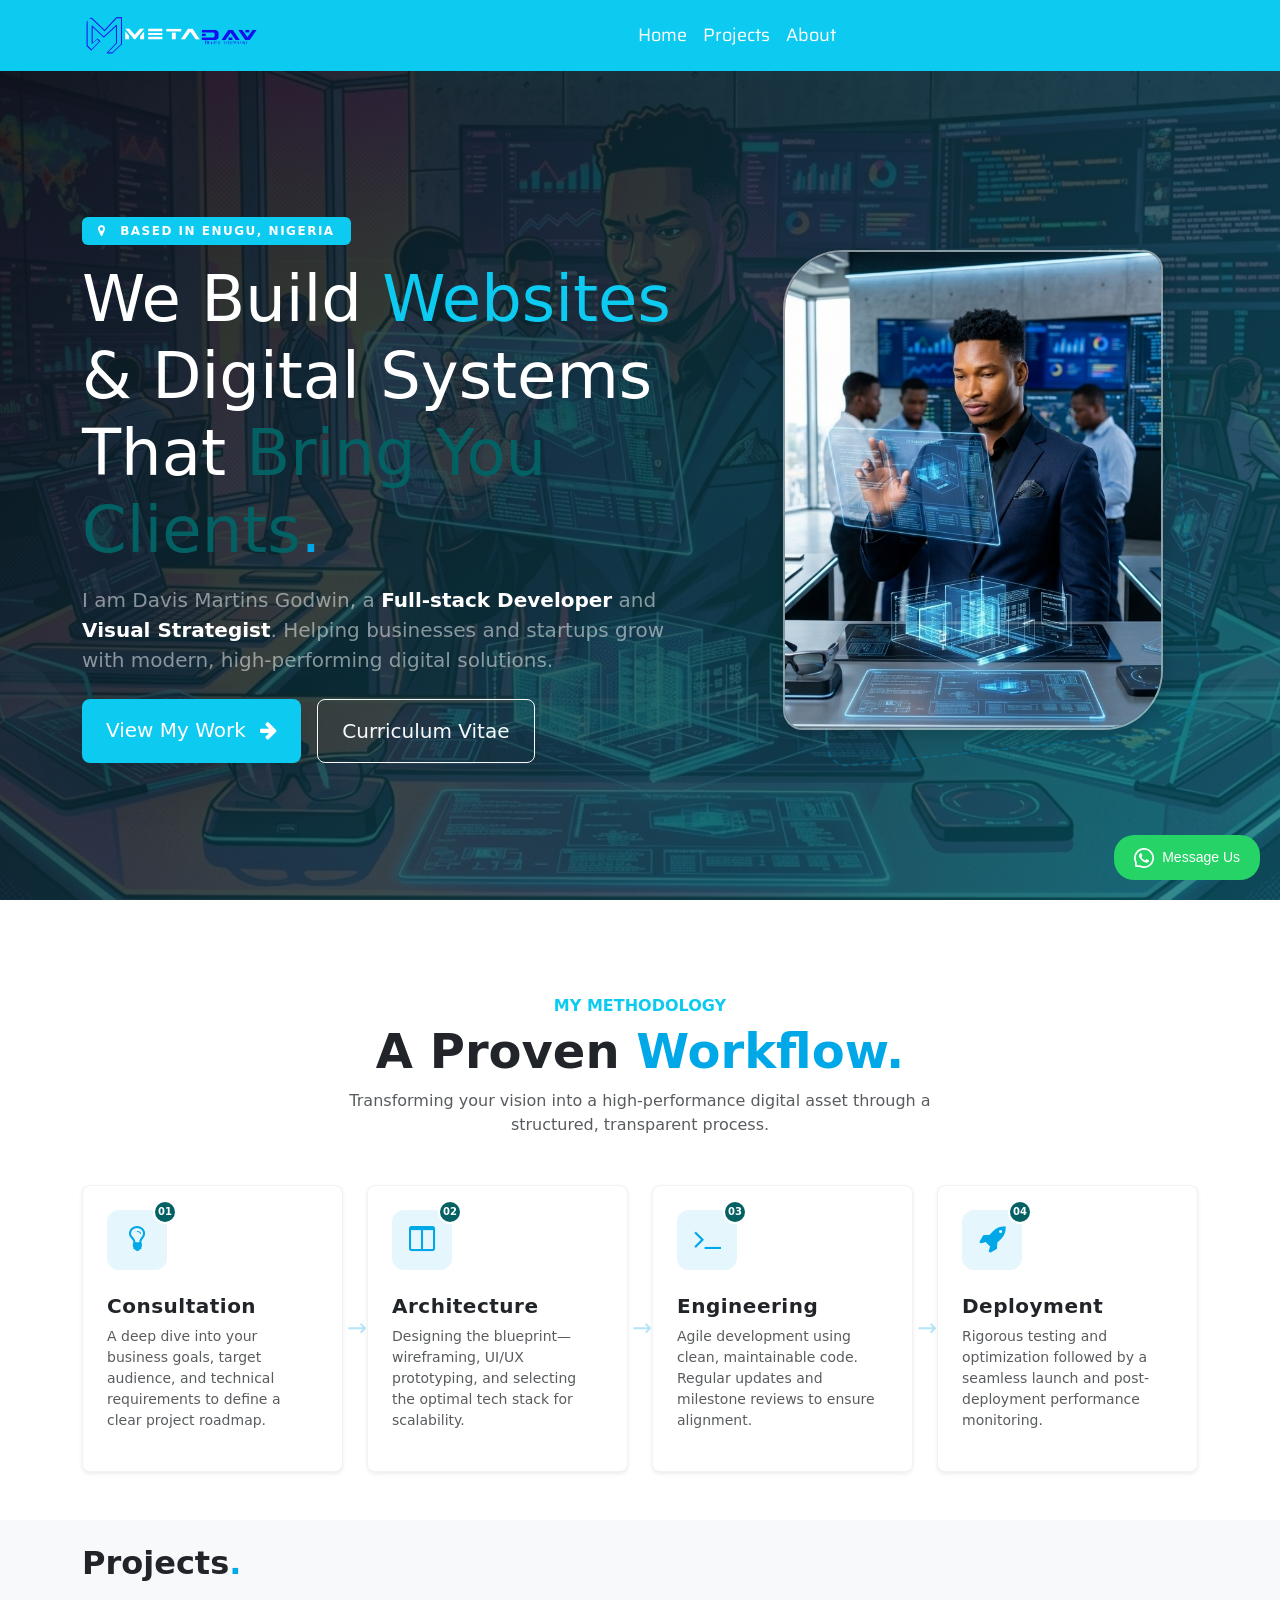
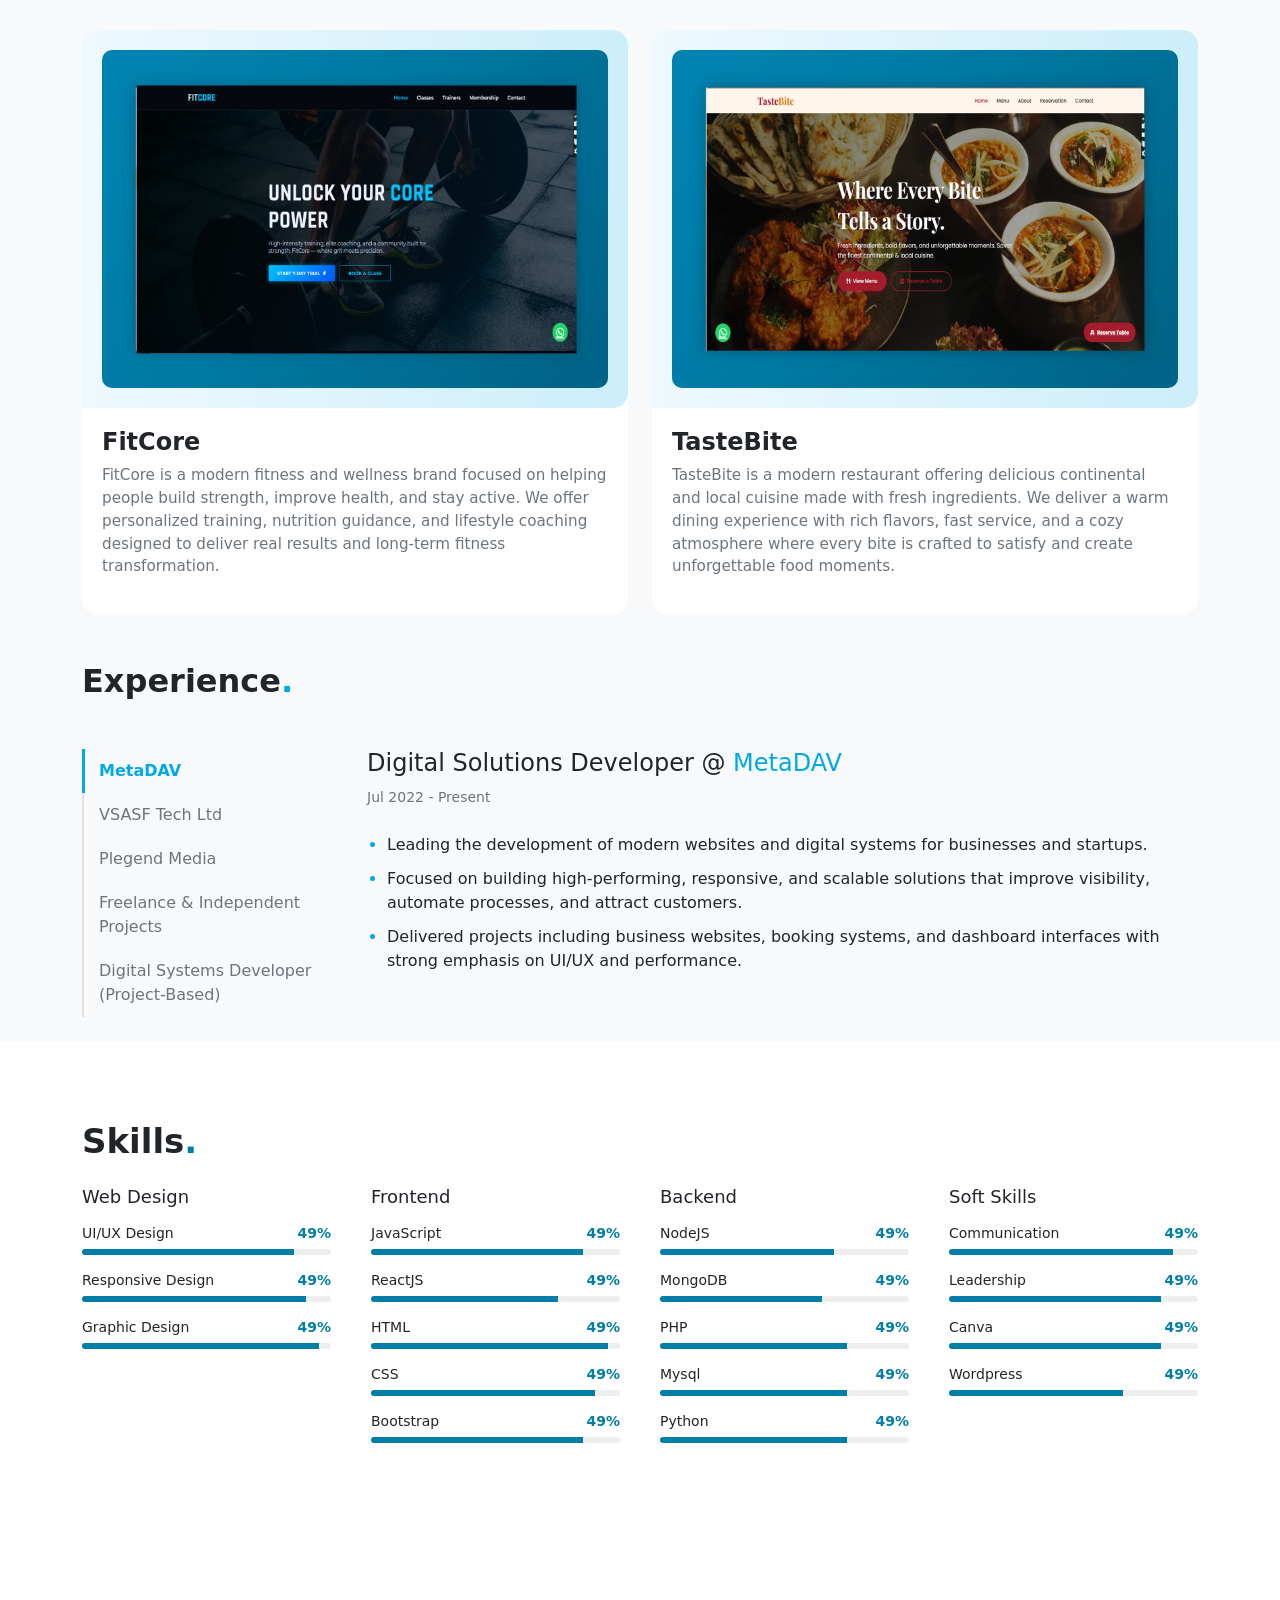
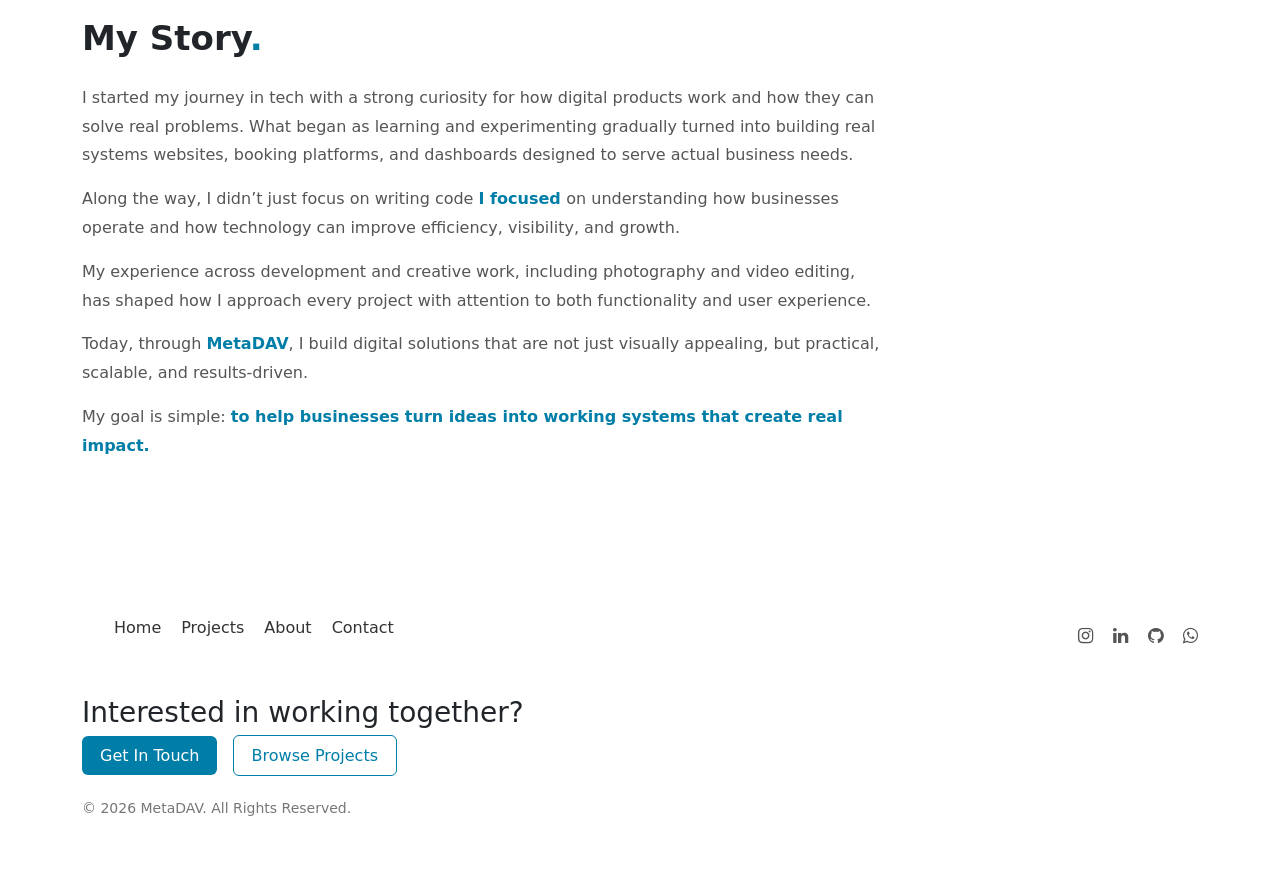
==== index.html @ b10f7bc8 "added new files" ====
<!DOCTYPE html>
<html lang="en">
<head>
    <meta charset="UTF-8">
    <meta name="viewport" content="width=device-width, initial-scale=1.0">
    <meta name="description" content="Explore the portfolio of [Name], a Frontend Developer specializing in React, Node.js, and modern CSS. View projects featuring responsive design and high-performance web apps in Enugu city">
    <meta name="keywords" content="ICT training center, ict consultant in enugu, website tutor in trans-ekulu, top IT skill in 2025, most paid ICT skill in Nigeria, best ict academy in enugu, soft enginner in Nigeria">
    <link rel="canonical" href="https://www.metadav.com/index.html">
    <link rel="icon" type="image/png" href="assets/images/metafavicon.png">
    <link rel="stylesheet" href="css/style.css" type="text/css">
    <link rel="stylesheet" href="https://cdnjs.cloudflare.com/ajax/libs/font-awesome/4.7.0/css/font-awesome.min.css">
    <link rel="preconnect" href="https://fonts.googleapis.com">
    <link rel="preconnect" href="https://fonts.gstatic.com" crossorigin>
    <link href="https://fonts.googleapis.com/css2?family=Atkinson+Hyperlegible+Mono:ital,wght@0,200..800;1,200..800&family=Manrope:wght@200..800&family=Miranda+Sans:ital,wght@0,400..700;1,400..700&family=Montserrat:ital,wght@0,100..900;1,100..900&family=Saira:ital,wght@0,100..900;1,100..900&family=Wix+Madefor+Display:wght@400..800&display=swap" rel="stylesheet">
    <link href="https://cdn.jsdelivr.net/npm/bootstrap@5.0.2/dist/css/bootstrap.min.css" rel="stylesheet" integrity="sha384-EVSTQN3/azprG1Anm3QDgpJLIm9Nao0Yz1ztcQTwFspd3yD65VohhpuuCOmLASjC" crossorigin="anonymous">
    <title>Metadav | Home</title>
</head>
<body>
    <header id="header">
      <nav class="navbar navbar-expand-lg navbar-light bg-info fixed-top">
  <div class="container">
    <a class="navbar-brand" href="#">
        <img src="assets/images/metadav logo copy.png" alt="logo" class="metalogo">
    </a>
    <button class="navbar-toggler" type="button" data-bs-toggle="collapse" data-bs-target="#navbarNavAltMarkup" aria-controls="navbarNavAltMarkup" aria-expanded="false" aria-label="Toggle navigation">
      <span class="navbar-toggler-icon"></span>
    </button>
    <div class="collapse navbar-collapse justify-content-center" id="navbarNavAltMarkup">
      <div class="navbar-nav">
        <a class="nav-link active text-white" aria-current="page" href="index.html">Home</a>
        <a class="nav-link text-white" href="projects.html">Projects</a>
        <a class="nav-link text-white" href="about.html">About</a>
      </div>
    </div>
  </div>
</nav>
    </header><!--header ends-->
    <!--hero section begins-->
<section class="hero-section container-fluid d-flex align-items-center position-relative overflow-hidden">
    
    <div class="video-background">
        <video autoplay muted loop playsinline poster="assets/images/hero bg 2.png" class="video-content">
            <source src="assets/videos/hero bg video 2.mp4" type="video/mp4">
            Your browser does not support the video tag.
        </video>
        <div class="video-overlay"></div>
    </div>

    <div class="container position-relative z-index-2">
        <div class="row align-items-center">
            
            <div class="col-lg-7 py-5">
                <div class="badge bg-info mb-3 py-2 px-3 text-uppercase fw-bold ls-1">
                    <i class="fa fa-map-marker me-2"></i> Based in Enugu, Nigeria
                </div>
                <h1 class="display-3 fw-800 mb-3 text-white">
                    We Build <span class="text-info">Websites</span> & Digital Systems That <span class="front">Bring You Clients</span><span class="dot">.</span>
                </h1>
                <p class="lead text-white-50 mb-4 pe-lg-5">
                    I am Davis Martins Godwin, a <span class="fw-bold text-white">Full-stack Developer</span> and <span class="fw-bold text-white">Visual Strategist</span>. Helping businesses and startups grow with modern, high-performing digital solutions.
                </p>
                
                <div class="d-flex flex-wrap gap-3">
                    <a href="projects.html" class="btn btn-info btn-lg px-4 py-3 shadow-lg border-0 text-white">
                        View My Work <i class="fa fa-arrow-right ms-2"></i>
                    </a>
                    <a href="assets/docs/davis cv.pdf.pdf" class="btn btn-outline-light btn-lg px-4 py-3">
                        Curriculum Vitae
                    </a>
                </div>
            </div>

            <div class="col-lg-5 position-relative text-center d-none d-lg-block">
                <div class="hero-image-container">
                    <div class="hero-shape-bg opacity-25"></div>
                    <img src="assets/images/hero bg.png" alt="Davis" class="main-hero-img shadow">
                </div>
            </div>

        </div>
    </div>
</section><!--hero section ends-->

    <section class="container py-5 mt-5">
    <div class="text-center mb-5">
        <h6 class="text-uppercase fw-bold text-info mb-2">My Methodology</h6>
        <h2 class="fw-bold display-5">A Proven <span class="end">Workflow</span><span class="dot">.</span></h2>
        <p class="text-muted mx-auto" style="max-width: 600px;">Transforming your vision into a high-performance digital asset through a structured, transparent process.</p>
    </div>

    <div class="row g-4 process-wrapper">
        <div class="col-md-6 col-lg-3">
            <div class="process-step h-100 p-4 shadow-sm bg-white rounded-3">
                <div class="process-icon-box mb-4">
                    <i class="fa fa-lightbulb-o"></i>
                    <span class="step-count">01</span>
                </div>
                <h5 class="fw-bold">Consultation</h5>
                <p class="small text-muted">A deep dive into your business goals, target audience, and technical requirements to define a clear project roadmap.</p>
            </div>
        </div>

        <div class="col-md-6 col-lg-3">
            <div class="process-step h-100 p-4 shadow-sm bg-white rounded-3">
                <div class="process-icon-box mb-4">
                    <i class="fa fa-columns"></i>
                    <span class="step-count">02</span>
                </div>
                <h5 class="fw-bold">Architecture</h5>
                <p class="small text-muted">Designing the blueprint—wireframing, UI/UX prototyping, and selecting the optimal tech stack for scalability.</p>
            </div>
        </div>

        <div class="col-md-6 col-lg-3">
            <div class="process-step h-100 p-4 shadow-sm bg-white rounded-3">
                <div class="process-icon-box mb-4">
                    <i class="fa fa-terminal"></i>
                    <span class="step-count">03</span>
                </div>
                <h5 class="fw-bold">Engineering</h5>
                <p class="small text-muted">Agile development using clean, maintainable code. Regular updates and milestone reviews to ensure alignment.</p>
            </div>
        </div>

        <div class="col-md-6 col-lg-3">
            <div class="process-step h-100 p-4 shadow-sm bg-white rounded-3">
                <div class="process-icon-box mb-4">
                    <i class="fa fa-rocket"></i>
                    <span class="step-count">04</span>
                </div>
                <h5 class="fw-bold">Deployment</h5>
                <p class="small text-muted">Rigorous testing and optimization followed by a seamless launch and post-deployment performance monitoring.</p>
            </div>
        </div>
    </div>
</section>

    <!--projects section begins-->
    <section class="container-fluid project bg-light">
        <div class="container py-4 porj">
            <h2 class="fw-bold mb-5">
                Projects<span class="dot">.</span>
            </h2>
            <div class="row g-4">
               
                <div class="col-md-6">
                   <div class="project-card">
                       <div class="project-img">
                         <img src="assets/images/fit1.jpg" class="img-fluid" alt="Project Image">
                       </div>
                       <div class="project-content">
                         <h5>FitCore</h5>
                         <p>
                            FitCore is a modern fitness and wellness brand focused on helping people build strength, improve health, and stay active. We offer personalized training, nutrition guidance, and lifestyle coaching designed to deliver real results and long-term fitness transformation. 
                         </p>
                       </div>
                   </div>
                </div>

                <div class="col-md-6">
                    <div class="project-card">
                        <div class="project-img">
                            <img src="assets/images/taste1.jpg" class="img-fluid" alt="Project Image">
                        </div>
                        <div>
                            <div class="project-content">
                            <h5>TasteBite</h5>
                            <p>
                               TasteBite is a modern restaurant offering delicious continental and local cuisine made with fresh ingredients. We deliver a warm dining experience with rich flavors, fast service, and a cozy atmosphere where every bite is crafted to satisfy and create unforgettable food moments. 
                            </p>
                            </div>
                        </div>
                    </div>
                </div>
            </div>
        </div>
    </section>
    
    <!--Experience Section-->
    <section class="container-fluid experience bg-light">
       <div class="container py-4 expe">
            <h2 class="fw-bold mb-5">
                Experience<span class="dot">.</span>
            </h2>
              <div class="row">

    <!-- LEFT -->
    <div class="col-md-3">
        <ul class="company-list">
            <li class="active" data-target="MetaDAV">MetaDAV</li>
            <li data-target="VSASF Tech Ltd">VSASF Tech Ltd</li>
            <li data-target="Plegend Media">Plegend Media</li>
            <li data-target="Freelance & Independent Projects">Freelance & Independent Projects</li>
            <li data-target="Digital Systems Developer (Project-Based)">Digital Systems Developer (Project-Based)</li>
        </ul>
    </div>

    <!-- RIGHT -->
    <div class="col-md-9">

        <div class="experience-content active" id="MetaDAV">
            <h4>Digital Solutions Developer @ <span class="brand">MetaDAV</span></h4>
            <small>Jul 2022 - Present</small>
            <ul class="mt-4">
                <li>Leading the development of modern websites and digital systems for businesses and startups.</li>
                <li>Focused on building high-performing, responsive, and scalable solutions that improve visibility, automate processes, and attract customers.</li>
                <li>Delivered projects including business websites, booking systems, and dashboard interfaces with strong emphasis on UI/UX and performance.</li>
            </ul>
        </div>

        <div class="experience-content" id="VSASF Tech Ltd">
            <h4>Frontend Developer @ <span class="brand">VSASF Tech Ltd</span></h4>
            <small>Jun 2025 - Present</small>
            <ul class="mt-4">
                <li>Worked as a frontend developer contributing to the design and development of user interfaces for web applications.</li>
                <li>Focused on building responsive layouts, improving user experience, and ensuring clean, maintainable code.</li>
                <li>Collaborated on real-world projects, translating design concepts into functional digital products.</li>
            </ul>
        </div>

        <div class="experience-content" id="Plegend Media">
            <h4>Photographer & Video Editor @ <span class="brand">Plegend Media</span></h4>
            <small>Sept 2019 - Feb 2020</small>
            <ul class="mt-4">
                <li>Produced high-quality visual content including photography and video projects.</li>
                <li>Handled shooting, editing, and post-production using industry-standard tools.</li>
                <li>Developed strong visual storytelling skills, contributing to brand presentation and audience engagement.</li>
            </ul>
        </div>

        <div class="experience-content" id="Freelance & Independent Projects">
            <h4>Developer @ <span class="brand">Freelance & Independent Projects</span></h4>
            <small>On-going</small>
            <ul class="mt-4">
                <li>Designed and developed independent projects to solve real-world problems and strengthen technical expertise.</li>
                <li>Built systems such as appointment booking platforms, dashboards, and responsive web interfaces.</li>
                <li>Focused on practical solutions, performance, and user-centered design.</li>
            </ul>
        </div>

        <div class="experience-content" id="Digital Systems Developer (Project-Based)">
            <h4>Developer @ <span class="brand">Digital Systems Developer (Project-Based)</span></h4>
            <small>Jan 2023 - Present</small>
            <ul class="mt-4">
                <li>Designed and developed custom digital systems tailored to business needs, including booking platforms and administrative dashboards</li>
                <li>Focused on solving operational challenges by creating structured, user-friendly, and efficient solutions.</li>
                <li>Worked closely with project requirements to translate ideas into functional systems that improve workflow and productivity.</li>
            </ul>
        </div>
    </div>
</div>
</div>
</div>
</section><!--Experience section ends-->
<section class="skills" id="skills">
  <div class="container">

    <h2 class="section-title">Skills<span>.</span></h2>

    <div class="skills-grid">

      <!-- Web Design -->
      <div class="skill-column">
        <h3>Web Design</h3>

        <div class="skill-item">
          <div class="skill-top">
            <span>UI/UX Design</span>
            <span class="percent" data-target="85">0%</span>
          </div>
          <div class="bar"><span></span></div>
        </div>

        <div class="skill-item">
          <div class="skill-top">
            <span>Responsive Design</span>
            <span class="percent" data-target="90">0%</span>
          </div>
          <div class="bar"><span></span></div>
        </div>

        <div class="skill-item">
          <div class="skill-top">
            <span>Graphic Design</span>
            <span class="percent" data-target="95">0%</span>
          </div>
          <div class="bar"><span></span></div>
        </div>

      </div>

      <!-- Frontend -->
      <div class="skill-column">
        <h3>Frontend</h3>

        <div class="skill-item">
          <div class="skill-top">
            <span>JavaScript</span>
            <span class="percent" data-target="85">0%</span>
          </div>
          <div class="bar"><span></span></div>
        </div>

        <div class="skill-item">
          <div class="skill-top">
            <span>ReactJS</span>
            <span class="percent" data-target="75">0%</span>
          </div>
          <div class="bar"><span></span></div>
        </div>

        <div class="skill-item">
          <div class="skill-top">
            <span>HTML</span>
            <span class="percent" data-target="95">0%</span>
          </div>
          <div class="bar"><span></span></div>
        </div>

        <div class="skill-item">
          <div class="skill-top">
            <span>CSS</span>
            <span class="percent" data-target="90">0%</span>
          </div>
          <div class="bar"><span></span></div>
        </div>

        <div class="skill-item">
          <div class="skill-top">
            <span>Bootstrap</span>
            <span class="percent" data-target="85">0%</span>
          </div>
          <div class="bar"><span></span></div>
        </div>

      </div>

      <!-- Backend -->
      <div class="skill-column">
        <h3>Backend</h3>

        <div class="skill-item">
          <div class="skill-top">
            <span>NodeJS</span>
            <span class="percent" data-target="70">0%</span>
          </div>
          <div class="bar"><span></span></div>
        </div>

        <div class="skill-item">
          <div class="skill-top">
            <span>MongoDB</span>
            <span class="percent" data-target="65">0%</span>
          </div>
          <div class="bar"><span></span></div>
        </div>

        <div class="skill-item">
          <div class="skill-top">
            <span>PHP</span>
            <span class="percent" data-target="75">0%</span>
          </div>
          <div class="bar"><span></span></div>
        </div>

        <div class="skill-item">
          <div class="skill-top">
            <span>Mysql</span>
            <span class="percent" data-target="75">0%</span>
          </div>
          <div class="bar"><span></span></div>
        </div>

        <div class="skill-item">
          <div class="skill-top">
            <span>Python</span>
            <span class="percent" data-target="75">0%</span>
          </div>
          <div class="bar"><span></span></div>
        </div>

      </div>

      <!-- Others & Tool -->
      <div class="skill-column">
        <h3>Soft Skills</h3>

        <div class="skill-item">
          <div class="skill-top">
            <span>Communication</span>
            <span class="percent" data-target="90">0%</span>
          </div>
          <div class="bar"><span></span></div>
        </div>

        <div class="skill-item">
          <div class="skill-top">
            <span>Leadership</span>
            <span class="percent" data-target="85">0%</span>
          </div>
          <div class="bar"><span></span></div>
        </div>

        <div class="skill-item">
          <div class="skill-top">
            <span>Canva</span>
            <span class="percent" data-target="85">0%</span>
          </div>
          <div class="bar"><span></span></div>
        </div>

        <div class="skill-item">
          <div class="skill-top">
            <span>Wordpress</span>
            <span class="percent" data-target="70">0%</span>
          </div>
          <div class="bar"><span></span></div>
        </div>

      </div>

    </div>
  </div>
</section><!--Skills section ends-->
<!--my story seection begins-->
<section class="story" id="about">
  <div class="container">

    <h2 class="section-title">My Story<span>.</span></h2>

    <p>
      I started my journey in tech with a strong curiosity for how digital products work and how they can solve real problems. What began as learning and experimenting gradually turned into building real systems websites, booking platforms, and dashboards designed to serve actual business needs.
    </p>

    <p>
      Along the way, I didn’t just focus on writing code <span class="highlight">I focused </span>on understanding how businesses operate and how technology can improve efficiency, visibility, and growth.
    </p>

    <p>
      My experience across development and creative work, including photography and video editing, has shaped how I approach every project with attention to both functionality and user experience.
    </p>

    <p>
      Today, through <span class="highlight">MetaDAV</span>, I build digital solutions that are not just visually appealing, but practical, scalable, and results-driven.
    </p>

    <p>
      My goal is simple: <span class="highlight">to help businesses turn ideas into working systems that create real impact.</span>
    </p>

  </div>
</section>
<footer class="footer">
  <div class="container">

    <!-- Navigation -->
    <div class="footer-top">
      <ul class="footer-links">
        <li><a href="index.html">Home</a></li>
        <li><a href="projects.html">Projects</a></li>
        <li><a href="about.html">About</a></li>
        <li><a href="contact.html">Contact</a></li>
      </ul>

      <!-- Socials -->
      <div class="socials">
        <a href="https://www.instagram.com/official_metadav?utm_source=qr"><i class="fa fa-instagram"></i></a>
        <a href="https://www.linkedin.com/in/davis-martins-godwin-a3ab22393"><i class="fa fa-linkedin"></i></a>
        <a href="https://github.com/davisgodwin"><i class="fa fa-github"></i></a>
        <a href="https://wa.me/2347079219602"><i class="fa fa-whatsapp"></i></a>
      </div>
    </div>

    <!-- CTA -->
    <div class="footer-cta">
      <h3>Interested in working together?</h3>

      <div class="buttons">
        <a href="#contact" class="btn-primary">Get In Touch</a>
        <a href="projects.html" class="btn-outline">Browse Projects</a>
      </div>
    </div>

    <!-- Bottom -->
    <div class="footer-bottom">
      <p>© 2026 MetaDAV. All Rights Reserved.</p>
    </div>

  </div>
</footer>

<script>
(function(){
  if(window.ChatWidget_wa) return;
  
  var config = {
    number: "07079219602",
    message: "Hi 👋 Need a website or app? Let\'s build something great.",
    color: "#25D366",
    channel: "wa",
    boxShadow: "none",
    text: "Message Us",
    theme: "light",
    position: "right",
    mb: "20px",
    mx: "20px",
    radius: "20px"
  };
  
  function createWidget() {
    var widget = document.createElement('div');
    widget.id = 'chat-widget-wa';
    widget.style.cssText = 'position:fixed;' + config.position + ':' + config.mx + ';bottom:' + config.mb + ';z-index:999999;cursor:pointer';
    
    var shadowCss = config.boxShadow === 'none' ? '' : 
      config.boxShadow === 'low' ? 'box-shadow:0 1px 3px rgba(0,0,0,0.12);' :
      config.boxShadow === 'medium' ? 'box-shadow:0 4px 6px rgba(0,0,0,0.15);' :
      'box-shadow:0 10px 25px rgba(0,0,0,0.2);';
    
    var textColor = config.theme === 'dark' ? '#000000' : '#ffffff';
    
    widget.innerHTML = '<div style="background-color:' + config.color + ';color:' + textColor + ';padding:12px 20px;border-radius:' + config.radius + ';display:flex;align-items:center;gap:8px;font-family:-apple-system,BlinkMacSystemFont,Segoe UI,Roboto,sans-serif;font-size:14px;font-weight:500;text-decoration:none;transition:all 0.3s ease;' + shadowCss + '" onmouseover="this.style.transform=\'scale(1.05)\'" onmouseout="this.style.transform=\'scale(1)\';"><svg width=\"20\" height=\"20\" viewBox=\"0 0 25 25\" fill=\"currentColor\"><path d=\"M18.1225 14.9458C17.8183 14.7895 16.3033 14.0473 16.0215 13.9469C15.7397 13.8409 15.5332 13.7907 15.3295 14.1032C15.123 14.4129 14.5371 15.102 14.3529 15.3113C14.1744 15.5178 13.993 15.5429 13.6889 15.3894C11.8808 14.4854 10.695 13.7767 9.50361 11.7315C9.18832 11.1874 9.8189 11.2265 10.4076 10.0518C10.5081 9.84534 10.4578 9.66956 10.3797 9.51331C10.3016 9.35706 9.68776 7.84478 9.43106 7.22815C9.18274 6.62826 8.92604 6.71197 8.7391 6.70081C8.56053 6.68965 8.35684 6.68965 8.15037 6.68965C7.9439 6.68965 7.61187 6.76777 7.33006 7.0719C7.04825 7.38161 6.25305 8.12659 6.25305 9.63887C6.25305 11.1511 7.35517 12.616 7.50584 12.8225C7.66209 13.0289 9.67381 16.1316 12.7625 17.4681C14.7157 18.3107 15.4802 18.3833 16.4567 18.2382C17.051 18.1489 18.2759 17.496 18.5298 16.7734C18.7837 16.0535 18.7837 15.4369 18.7084 15.3085C18.6331 15.1718 18.4266 15.0937 18.1225 14.9458Z\" fill=\"currentColor\"></path><path d=\"M24.0292 7.65625C23.3986 6.15792 22.4946 4.81306 21.3422 3.65792C20.198 2.50948 18.8395 1.5966 17.3439 0.970982C15.8093 0.326451 14.1798 0 12.5002 0H12.4444C10.7535 0.00837054 9.11567 0.343192 7.57549 1.00167C6.09267 1.63371 4.74699 2.54821 3.61344 3.6942C2.47226 4.84654 1.57661 6.18583 0.95719 7.67857C0.315449 9.22433 -0.00821224 10.8677 0.000158294 12.5586C0.00962607 14.4963 0.468048 16.4054 1.33944 18.1362V22.3772C1.33944 22.7176 1.47467 23.0441 1.71537 23.2848C1.95607 23.5255 2.28253 23.6607 2.62293 23.6607H6.86679C8.59752 24.5321 10.5067 24.9905 12.4444 25H12.5029C14.1743 25 15.7954 24.6763 17.3216 24.043C18.8097 23.4248 20.163 22.5226 21.306 21.3867C22.4583 20.2455 23.3651 18.9118 23.9985 17.4247C24.657 15.8845 24.9918 14.2467 25.0002 12.5558C25.0085 10.8566 24.6793 9.20759 24.0292 7.65625ZM19.8132 19.8772C17.8573 21.8136 15.2624 22.8795 12.5002 22.8795H12.4527C10.7702 22.8711 9.09893 22.4526 7.62293 21.6657L7.38855 21.5402H3.45998V17.6116L3.33442 17.3772C2.54759 15.9012 2.12906 14.2299 2.12069 12.5474C2.10953 9.76562 3.17259 7.15402 5.12293 5.18694C7.07047 3.21987 9.67371 2.1317 12.4555 2.12054H12.5029C13.898 2.12054 15.2513 2.39118 16.5264 2.9269C17.7708 3.44866 18.8869 4.19922 19.8467 5.15904C20.8037 6.11607 21.5571 7.23493 22.0788 8.47935C22.6201 9.76841 22.8908 11.1356 22.8852 12.5474C22.8685 15.3265 21.7775 17.9297 19.8132 19.8772Z\" fill=\"currentColor\"></path></svg>' + config.text + '</div>';
    
    widget.onclick = function() {
      window.open('https://wa.me/07079219602?text=Hi%20%F0%9F%91%8B%20Need%20a%20website%20or%20app%3F%20Let\'s%20build%20something%20great.', '_blank');
    };
    
    document.body.appendChild(widget);
  }
  
  if (document.readyState === 'loading') {
    document.addEventListener('DOMContentLoaded', createWidget);
  } else {
    createWidget();
  }
  
  window.ChatWidget_wa = true;
})();
</script>
<script src="https://cdn.jsdelivr.net/npm/bootstrap@5.0.2/dist/js/bootstrap.bundle.min.js" integrity="sha384-MrcW6ZMFYlzcLA8Nl+NtUVF0sA7MsXsP1UyJoMp4YLEuNSfAP+JcXn/tWtIaxVXM" crossorigin="anonymous"></script>
<script src="script.js"></script>
</body>
</html>
---- css/style.css ----
/*
Header begins
*/
.metalogo{
    height: 45px;
    border-radius: 150px;
}
#header{
    font-family: "Saira", sans-serif;
    font-size: large;
    font-weight: light;
}
/*
header ends
=======================================
main begins
*/
.hero{
    margin-top: 70px;
}
.nice{
    padding-top: 20px;
}
.nice h1{
    font-size: 70px;
    font-weight: bolder;
}
.nice p{
    font-size: 20px;
    font-weight: 400;
    color: #415b64;
    padding-top: 20px;
}
.nice h4{
    font-size: 30px;
    font-weight: 200;
    padding-top: 20px;
}
.heroimage img{
    width: 350px;
    height: 350px;
    border-radius: 50%;
    background: none;
    object-fit: cover;
    margin-left: 250px;
    margin-top: 20px;
}
.front{
    color: #036164;
}
.end{
    color: #00a8e8;
}
/*
project section begins
*/
.project{
    background-color: #f8f9fa;
}
.dot{
    color: #00a8e8;
}
.project-card{
    background: #ffffff;
    border-radius: 15px;
    overflow: hidden;
    transition: 0.3s ease;
    position: relative;
}
.project-card:hover{
    transform: translateY(-8px);
    box-shadow: 0 15px 40px rgba(0,0,0,0.1);
}
.project-img{
    position: relative;
    padding: 20px;
}
.project-img::before{
    content: "";
    position: absolute;
    width: 150%;
    height: 100%;
    background: linear-gradient(90deg, transparent, #00a8e8);
    top: 0;
    left: -50%;
    opacity: 0.2;
    border-radius: 15px;
}
.project-img img{
    border-radius: 10px;
    position: relative;
    z-index: 1;
}
.project-content{
    padding: 20px;
}
.project-content h5{
    font-weight: bolder;
    font-size: x-large;
}
.project-content p{
    color: #6c757d;
    font-size: 0.95rem;
}
/*
End of project section
=======================================
Experience section begins
*/
.experience{
    background-color: #ffffff;
}
.dot{
    color: #00a8e8;
}
.company-list{
    list-style: none;
    padding: 0;
    margin: 0;
    border-left: 2px solid #e0e0e0;
}
.company-list li{
    padding: 10px 15px;
    cursor: pointer;
    color: #6c757d;
    transition: 0.3s;
    position: relative;
    width: 100%;
    display: block;
}
.company-list li.active{
    color: #00a8e8;
    font-weight: 600;
}
.company-list li.active::before{
    content: "";
    position: absolute;
    left: -2px;
    top: 0;
    height: 100%;
    width: 3px;
    background: #00a8e8;
}
.company-list li:hover{
    color: #00a8e8;
}
.experience-content h5{
    font-weight: 600;
}
.brand{
    color: #00a8e8;
}
.experience-content small{
    color: #6c757d;
}
.experience-content ul{
    padding-left: 20px;
}
.experience-content ul li{
    margin-bottom: 10px;
    position: relative;
}
.experience-content ul li::marker{
    color: #00a8e8;
}
.experience-content{
    display: none;
}
.experience-content.active{
    display: block;
}
/*
End of experience section
=======================================
Skills section begins
*/
.skills {
  padding: 80px 0;
  background: #fff;
}

.section-title {
  font-size: 32px;
  font-weight: bold;
  margin-bottom: 40px;
}

.section-title span {
  color: #007ea7;
}

.skills-grid {
  display: grid;
  grid-template-columns: repeat(4, 1fr);
  gap: 40px;
}

.skill-column h3 {
  margin-bottom: 15px;
  font-size: 18px;
}

.skill-item {
  margin-bottom: 15px;
}

.skill-top {
  display: flex;
  justify-content: space-between;
  font-size: 14px;
  margin-bottom: 5px;
}

.percent {
  color: #007ea7;
  font-weight: bold;
}

.bar {
  height: 6px;
  background: #eee;
  border-radius: 20px;
  overflow: hidden;
}

.bar span {
  display: block;
  height: 100%;
  width: 0%;
  background: #007ea7;
  transition: width 1.5s ease;
}
@media (max-width: 992px) {
  .skills-grid {
    grid-template-columns: repeat(2, 1fr);
  }
}

@media (max-width: 600px) {
  .skills-grid {
    grid-template-columns: 1fr;
  }
}
.story {
  padding: 80px 0;
  background: #fff;
}

.section-title {
  font-size: 34px;
  font-weight: bold;
  margin-bottom: 25px;
}

.section-title span {
  color: #007ea7;
}

.story p {
  font-size: 16px;
  line-height: 1.8;
  color: #555;
  margin-bottom: 15px;
  max-width: 800px;
}

.highlight {
  color: #007ea7;
  font-weight: 600;
}
.story p {
  opacity: 0;
  transform: translateY(15px);
  animation: fadeUp 0.8s ease forwards;
}

.story p:nth-child(2) { animation-delay: 0.2s; }
.story p:nth-child(3) { animation-delay: 0.4s; }
.story p:nth-child(4) { animation-delay: 0.6s; }
.story p:nth-child(5) { animation-delay: 0.8s; }

@keyframes fadeUp {
  to {
    opacity: 1;
    transform: translateY(0);
  }
}
.footer {
  padding: 60px 0;
  background: #fff;
}

.footer-top {
  display: flex;
  justify-content: space-between;
  align-items: center;
  margin-bottom: 40px;
}

.footer-links {
  list-style: none;
  display: flex;
  gap: 20px;
}

.footer-links a {
  text-decoration: none;
  color: #333;
  font-weight: 500;
}

.socials a {
  margin-left: 15px;
  color: #555;
  font-size: 18px;
}

.footer-cta {
  margin-bottom: 30px;
}

.footer-cta h3 {
  margin-bottom: 15px;
}

.buttons a {
  padding: 10px 18px;
  margin-right: 10px;
  border-radius: 6px;
  text-decoration: none;
}

.btn-primary {
  background: #007ea7;
  color: #fff;
}

.btn-outline {
  border: 1px solid #007ea7;
  color: #007ea7;
}

.footer-bottom {
  font-size: 14px;
  color: #777;
}
.wa-container {
  position: fixed;
  bottom: 20px;
  right: 20px;
  z-index: 1000;
}

.wa-button {
  background: #25D366;
  color: #fff;
  width: 55px;
  height: 55px;
  border-radius: 50%;
  display: flex;
  align-items: center;
  justify-content: center;
  cursor: pointer;
  font-size: 22px;
  box-shadow: 0 5px 15px rgba(0,0,0,0.2);
}

.wa-box {
  display: none;
  background: #fff;
  padding: 15px;
  border-radius: 10px;
  margin-bottom: 10px;
  width: 230px;
  box-shadow: 0 5px 20px rgba(0,0,0,0.2);
  position: relative;
}

.wa-box a {
  display: inline-block;
  margin-top: 10px;
  background: #25D366;
  color: #fff;
  padding: 8px 12px;
  border-radius: 5px;
  text-decoration: none;
}

.wa-close {
  position: absolute;
  top: 5px;
  right: 10px;
  cursor: pointer;
  font-size: 18px;
}

.wa-text {
  font-size: 14px;
  line-height: 1.4;
}
/* Project Filter Buttons */
.filter-group .btn {
    border-radius: 30px;
    padding: 8px 25px;
    margin: 5px;
    font-weight: 500;
    transition: 0.3s;
}

.filter-group .btn-outline-primary {
    border-color: #00a8e8;
    color: #00a8e8;
}

.filter-group .btn-outline-primary.active, 
.filter-group .btn-outline-primary:hover {
    background-color: #00a8e8;
    border-color: #00a8e8;
    color: #fff;
}

/* Badge Styling */
.bg-soft-blue {
    background-color: rgba(0, 168, 232, 0.1);
    color: #00a8e8;
    font-weight: 600;
}

/* Case Study Link */
.btn-link {
    text-decoration: none;
    color: #00a8e8;
    font-weight: bold;
    font-size: 14px;
    transition: 0.2s;
}

.btn-link:hover {
    color: #036164;
    text-decoration: underline;
}

/* Smooth filtering transition */
.project-item {
    transition: transform 0.4s ease, opacity 0.4s ease;
}

.project-item.hide {
    display: none;
    opacity: 0;
}
.bg-soft-blue {
    background-color: #e0f4ff; /* Very pale blue */
    color: #007ea7;
    padding: 5px 12px;
    font-size: 12px;
    border-radius: 50px;
    text-transform: uppercase;
    letter-spacing: 0.5px;
}
.btn-link i {
    transition: transform 0.3s ease;
}
.btn-link:hover i {
    transform: translateX(5px); /* Moves the arrow slightly to the right */
}

/* Badge enhancement */
.bg-soft-blue {
    background-color: rgba(0, 168, 232, 0.1);
    color: #00a8e8;
    padding: 6px 15px;
    font-size: 13px;
    letter-spacing: 1px;
    text-transform: uppercase;
}

/* Article Typography */
article p {
    font-size: 1.15rem;
    line-height: 1.8;
    color: #4a4a4a;
    margin-bottom: 25px;
}

article ul li {
    font-size: 1.1rem;
    margin-bottom: 12px;
    color: #4a4a4a;
}

/* Impact Numbers */
article h3 {
    color: #036164;
}

/* Back button styling */
.btn-outline-light:hover {
    background-color: #fff;
    color: #00a8e8 !important;
}

/* About Page Specifics */
.about-img-container img {
    max-width: 320px;
    height: 320px;
    object-fit: cover;
}

/* Timeline/Card effects */
.border-top.border-4 {
    transition: transform 0.3s ease;
}

.border-top.border-4:hover {
    transform: translateY(-5px);
}

/* Lead text style */
.lead strong {
    color: #00a8e8;
}

/* Icon colors */
.front {
    color: #036164;
}

/* CV Section Styling */
.cv-card {
    transition: all 0.3s ease;
    border: 1px solid rgba(0,0,0,0.05);
}

.cv-card:hover {
    transform: translateY(-10px);
    box-shadow: 0 20px 40px rgba(0,0,0,0.08) !important;
}

.resume-item .border-start {
    padding-left: 20px;
    margin-left: 10px;
}

.cv-card .badge {
    font-weight: 500;
    transition: 0.3s;
}

.cv-card .badge:hover {
    background-color: #00a8e8 !important;
    color: white !important;
    border-color: #00a8e8 !important;
}

/* Button Pulse Animation (Optional) */
.btn-primary.shadow {
    animation: shadow-pulse 2s infinite;
}

@keyframes shadow-pulse {
    0% { box-shadow: 0 0 0 0px rgba(0, 168, 232, 0.4); }
    70% { box-shadow: 0 0 0 10px rgba(0, 168, 232, 0); }
    100% { box-shadow: 0 0 0 0px rgba(0, 168, 232, 0); }
}

::-webkit-scrollbar { width: 10px; }
::-webkit-scrollbar-track { background: #f1f1f1; }
::-webkit-scrollbar-thumb { background: #00a8e8; border-radius: 5px; }

/* Testimonial Section Styling */
.testimonial-card {
    border-top: 5px solid #00a8e8; /* MetaDAV Blue */
    position: relative;
    overflow: hidden;
    min-height: 350px;
    display: flex;
    flex-direction: column;
    justify-content: center;
}

.testimonial-card p {
    font-style: italic;
    line-height: 1.8;
}

/* Customizing Carousel Controls */
.carousel-control-prev, .carousel-control-next {
    width: 5%;
}

.carousel-control-prev-icon, .carousel-control-next-icon {
    padding: 20px;
    background-size: 50%;
}

/* Indicators */
.carousel-indicators [data-bs-target] {
    width: 12px;
    height: 12px;
    border-radius: 50%;
    margin: 0 5px;
}

/* Responsive adjustment */
@media (max-width: 768px) {
    .testimonial-card {
        padding: 30px !important;
        min-height: auto;
    }
    .testimonial-card p {
        font-size: 1rem !important;
    }
}

/* Process Section Styling */
.process-step {
    border: 1px solid rgba(0, 0, 0, 0.05);
    transition: all 0.4s cubic-bezier(0.165, 0.84, 0.44, 1);
    position: relative;
    z-index: 1;
}

.process-step:hover {
    transform: translateY(-10px);
    box-shadow: 0 15px 30px rgba(0, 168, 232, 0.1) !important;
    border-color: #00a8e8;
}

.process-icon-box {
    width: 60px;
    height: 60px;
    background: rgba(0, 168, 232, 0.1);
    color: #00a8e8;
    border-radius: 12px;
    display: flex;
    align-items: center;
    justify-content: center;
    font-size: 1.8rem;
    position: relative;
}

.step-count {
    position: absolute;
    top: -10px;
    right: -10px;
    background: #036164; /* Your darker green/blue */
    color: white;
    font-size: 10px;
    font-weight: bold;
    width: 24px;
    height: 24px;
    display: flex;
    align-items: center;
    justify-content: center;
    border-radius: 50%;
    border: 2px solid white;
}

.process-step h5 {
    margin-top: 15px;
    letter-spacing: 0.5px;
}

/* Optional: Connecting lines for Desktop */
@media (min-width: 992px) {
    .process-wrapper .col-lg-3:not(:last-child) .process-step::after {
        content: "→";
        position: absolute;
        right: -25px;
        top: 50%;
        transform: translateY(-50%);
        font-size: 24px;
        color: #00a8e8;
        opacity: 0.3;
    }
}

/* Hero Refinements */
.hero-section {
    min-height: 90vh;
    padding-top: 80px;
}

.fw-800 { font-weight: 800; }
.ls-1 { letter-spacing: 1px; }

/* Container for the Geometric Layout */
.hero-image-container {
    position: relative;
    display: inline-block;
    padding: 30px;
    z-index: 1;
}

/* The Main Image - Squircle Design */
.main-hero-img {
    width: 380px;
    height: 480px; /* Taller than it is wide for a professional portrait look */
    object-fit: cover;
    border-radius: 60px 20px 60px 20px; /* Unique asymmetrical organic shape */
    position: relative;
    z-index: 2;
    border: 2px solid rgba(255, 255, 255, 0.5);
}

/* Decorative Background Shape */
.hero-shape-bg {
    position: absolute;
    top: 50px;
    left: 50px;
    width: 380px;
    height: 480px;
    background: linear-gradient(135deg, rgba(0, 168, 232, 0.1) 0%, rgba(3, 97, 100, 0.1) 100%);
    border-radius: 60px 20px 60px 20px;
    z-index: 1;
    transform: rotate(-6deg); /* Slight tilt for a creative edge */
    border: 2px dashed #00a8e8;
}

/* Refined Pill Stats */
.stat-pill {
    position: absolute;
    background: white;
    padding: 12px 20px;
    border-radius: 50px;
    box-shadow: 0 10px 25px rgba(0,0,0,0.1);
    z-index: 3;
    font-weight: 600;
    font-size: 0.85rem;
    display: flex;
    align-items: center;
    border: 1px solid rgba(0, 168, 232, 0.2);
}

.pill-top {
    top: 10%;
    right: -10%;
}

.pill-bottom {
    bottom: 15%;
    left: -10%;
}

/* Smoother Float Animation */
@keyframes float {
    0% { transform: translateY(0px); }
    50% { transform: translateY(-12px); }
    100% { transform: translateY(0px); }
}

.animate-float { animation: float 4s ease-in-out infinite; }
.animate-float-delayed { animation: float 4s ease-in-out infinite; animation-delay: 2s; }

/* Expertise Bar Container */
.expertise-bar {
    border-top: 1px solid rgba(0,0,0,0.05);
    padding-top: 25px;
}

.ls-1 {
    letter-spacing: 1.5px;
}

/* Individual Tech Tags */
.tech-tag {
    display: flex;
    align-items: center;
    gap: 10px;
    padding: 8px 16px;
    background: #f8f9fa; /* Light grey background */
    border: 1px solid rgba(0,0,0,0.05);
    border-radius: 12px;
    transition: all 0.3s ease;
    cursor: default;
}

.tech-tag span {
    font-size: 0.85rem;
    font-weight: 600;
    color: #415b64;
}

.tech-tag i {
    font-size: 1rem;
}

/* Color Coding on Hover */
.tech-tag:hover {
    transform: translateY(-3px);
    background: #ffffff;
    box-shadow: 0 5px 15px rgba(0, 168, 232, 0.1);
    border-color: #00a8e8;
}

/* Specific Icon Colors */
.react-icon { color: #61DAFB; }
.python-icon { color: #3776AB; }
.sql-icon { color: #F29111; }
.design-icon { color: #00a8e8; }

/* Ecosystem Section Styling */
.ecosystem-section {
    background: linear-gradient(to bottom, #ffffff, #fcfcfc);
}

.ls-2 {
    letter-spacing: 2px;
    opacity: 0.7;
}

.ecosystem-grid {
    display: flex;
    justify-content: center;
    align-items: center;
    flex-wrap: wrap;
    gap: 3rem; /* Spacious spacing */
}

.eco-item {
    display: flex;
    flex-direction: column;
    align-items: center;
    transition: all 0.4s ease;
    cursor: default;
    filter: grayscale(100%);
    opacity: 0.4;
}

.eco-item i {
    font-size: 2.5rem;
    margin-bottom: 10px;
}

.eco-name {
    font-size: 10px;
    font-weight: 800;
    text-transform: uppercase;
    letter-spacing: 1px;
    color: #333;
    opacity: 0;
    transform: translateY(5px);
    transition: all 0.3s ease;
}

/* Hover States: Bring the Ecosystem to Life */
.eco-item:hover {
    filter: grayscale(0%);
    opacity: 1;
    transform: translateY(-5px);
}

.eco-item:hover .eco-name {
    opacity: 1;
    transform: translateY(0);
}

/* Individual Icon Colors on Hover */
.eco-item:hover i.fa-html5 { color: #E34F26; }
.eco-item:hover i.fa-css3 { color: #1572B6; }
.eco-item:hover i.fa-code { color: #61DAFB; } /* React-like icon */
.eco-item:hover i.fa-database { color: #F29111; }
.eco-item:hover i.fa-terminal { color: #3776AB; } /* Python-like icon */
.eco-item:hover i.fa-github { color: #333; }

/* Typography & Gradients */
.fw-800 { font-weight: 800; }
.ls-1 { letter-spacing: 1px; }
.bg-dark { background: linear-gradient(135deg, #0d1117 0%, #036164 100%) !important; }

/* Availability Pulse */
.status-badge {
    background: rgba(255, 255, 255, 0.08);
    display: inline-flex;
    align-items: center;
    padding: 8px 16px;
    border-radius: 100px;
    font-size: 11px;
    text-transform: uppercase;
    letter-spacing: 1px;
    border: 1px solid rgba(255,255,255,0.1);
}

.status-dot {
    height: 8px;
    width: 8px;
    background: #00ffcc;
    border-radius: 50%;
    margin-right: 10px;
    box-shadow: 0 0 10px #00ffcc;
    animation: status-pulse 2s infinite;
}

@keyframes status-pulse {
    0% { opacity: 1; }
    50% { opacity: 0.4; }
    100% { opacity: 1; }
}

/* Floating Input Groups */
.input-group-custom {
    position: relative;
    margin-top: 15px;
}

.input-group-custom input, 
.input-group-custom textarea,
.input-group-custom select {
    width: 100%;
    padding: 12px 0;
    background: transparent;
    border: none;
    border-bottom: 2px solid #eaedf0;
    transition: 0.3s;
    outline: none;
    font-size: 1rem;
}

.input-group-custom label {
    position: absolute;
    top: 12px;
    left: 0;
    color: #999;
    pointer-events: none;
    transition: 0.3s;
}

.input-group-custom input:focus,
.input-group-custom textarea:focus {
    border-color: #00a8e8;
}

.input-group-custom input:focus ~ label,
.input-group-custom input:not(:placeholder-shown) ~ label,
.input-group-custom textarea:focus ~ label,
.input-group-custom textarea:not(:placeholder-shown) ~ label {
    top: -20px;
    font-size: 12px;
    color: #00a8e8;
    font-weight: 700;
}

/* Buttons & Socials */
.btn-primary-dark {
    background: #0d1117;
    color: white;
    border: none;
    transition: 0.3s ease;
}

.btn-primary-dark:hover {
    background: #00a8e8;
    transform: translateY(-2px);
    box-shadow: 0 10px 20px rgba(0, 168, 232, 0.2) !important;
}

.social-pill-link {
    text-decoration: none;
    color: rgba(255,255,255,0.6);
    font-size: 12px;
    font-weight: 700;
    text-transform: uppercase;
    transition: 0.3s;
}

.social-pill-link:hover {
    color: #00ffcc;
}

.icon-circle {
    width: 45px;
    height: 45px;
    background: rgba(0, 168, 232, 0.15);
    border-radius: 50%;
    display: flex;
    align-items: center;
    justify-content: center;
    color: #00ffcc;
}

/* Video Background Logic */
.video-background {
    position: absolute;
    top: 0;
    left: 0;
    width: 100%;
    height: 100%;
    z-index: 1;
}

.video-content {
    width: 100%;
    height: 100%;
    object-fit: cover; /* Ensures video fills space like a background-image */
}

.video-overlay {
    position: absolute;
    top: 0;
    left: 0;
    width: 100%;
    height: 100%;
    background: linear-gradient(135deg, rgba(13, 17, 23, 0.9) 0%, rgba(3, 97, 100, 0.7) 100%);
    z-index: 1;
}

/* Ensure content stays above video */
.z-index-2 {
    z-index: 2;
}

.hero-section {
    min-height: 100vh;
    background-color: #0d1117; /* Fallback color */
}

/* Specific text tweaks for video background */
.text-white-50 {
    color: rgba(255, 255, 255, 0.7) !important;
}

.ls-1 {
    letter-spacing: 1.5px;
}
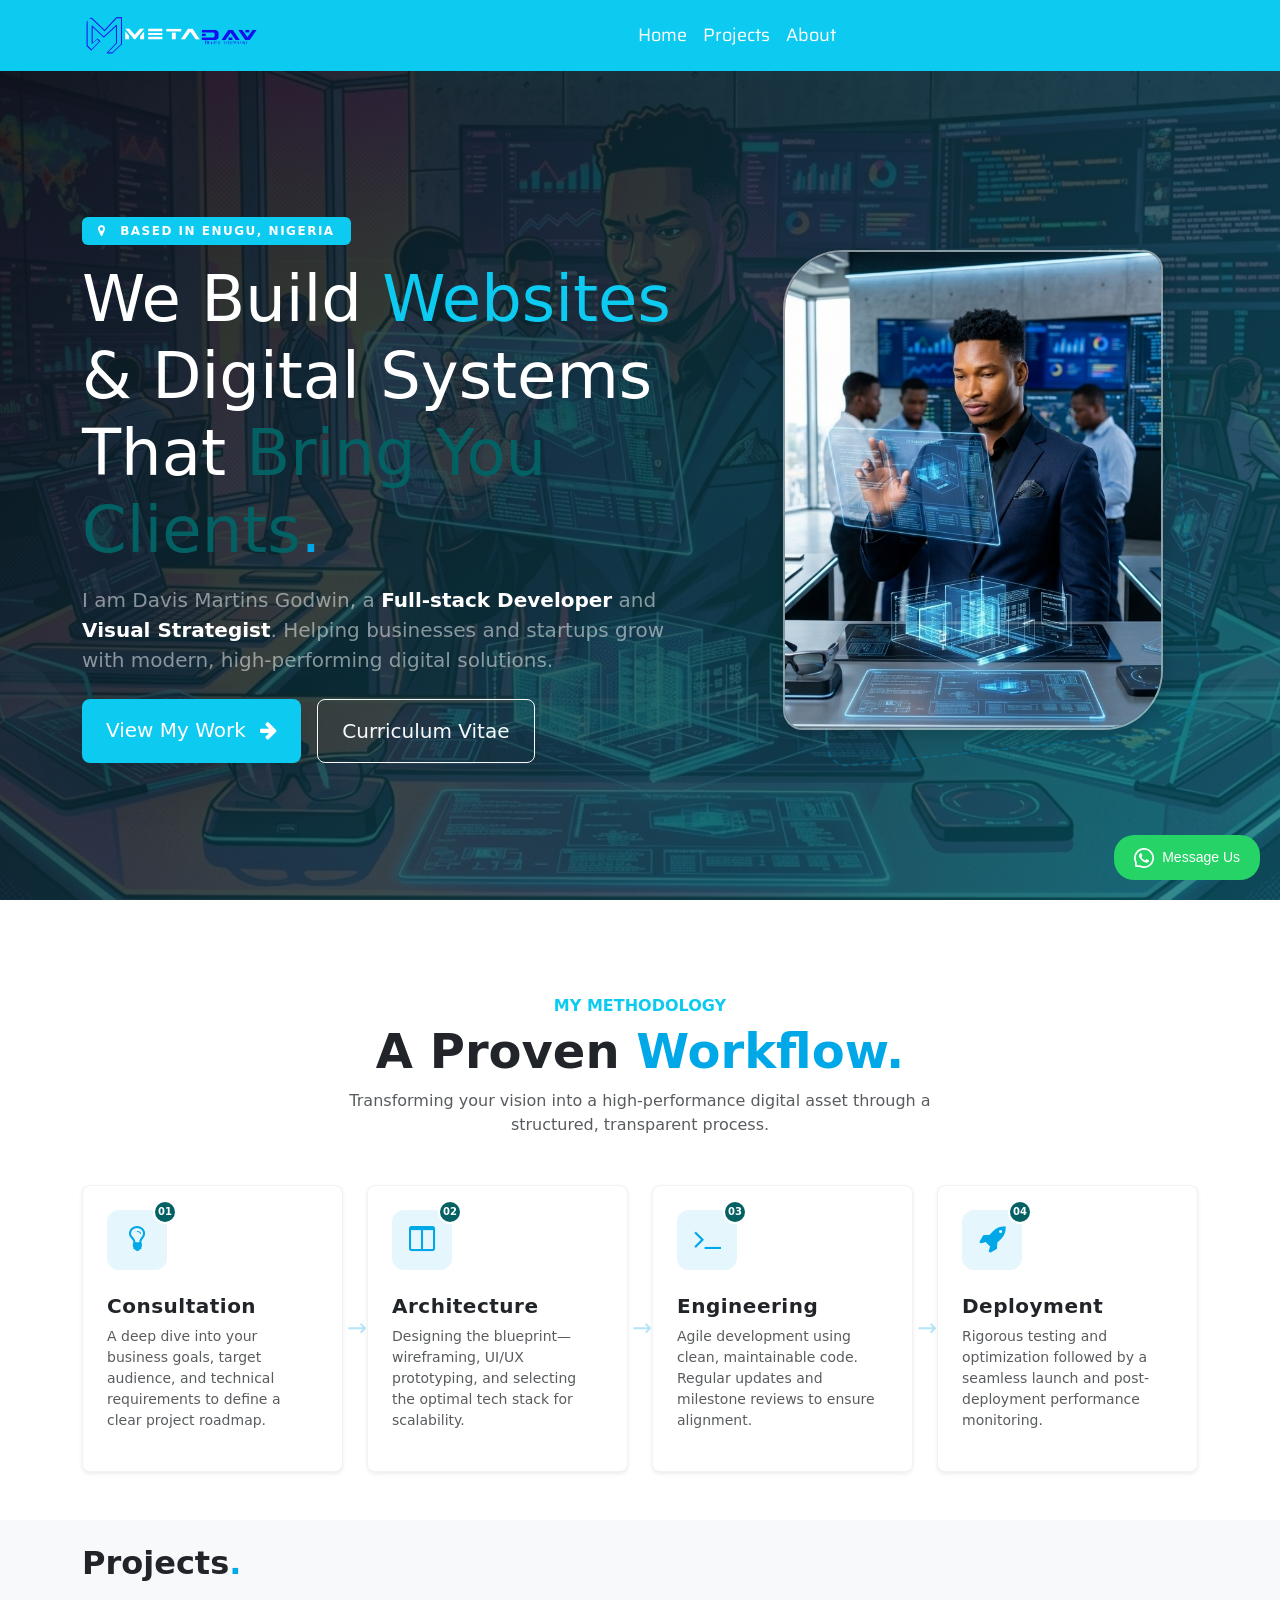
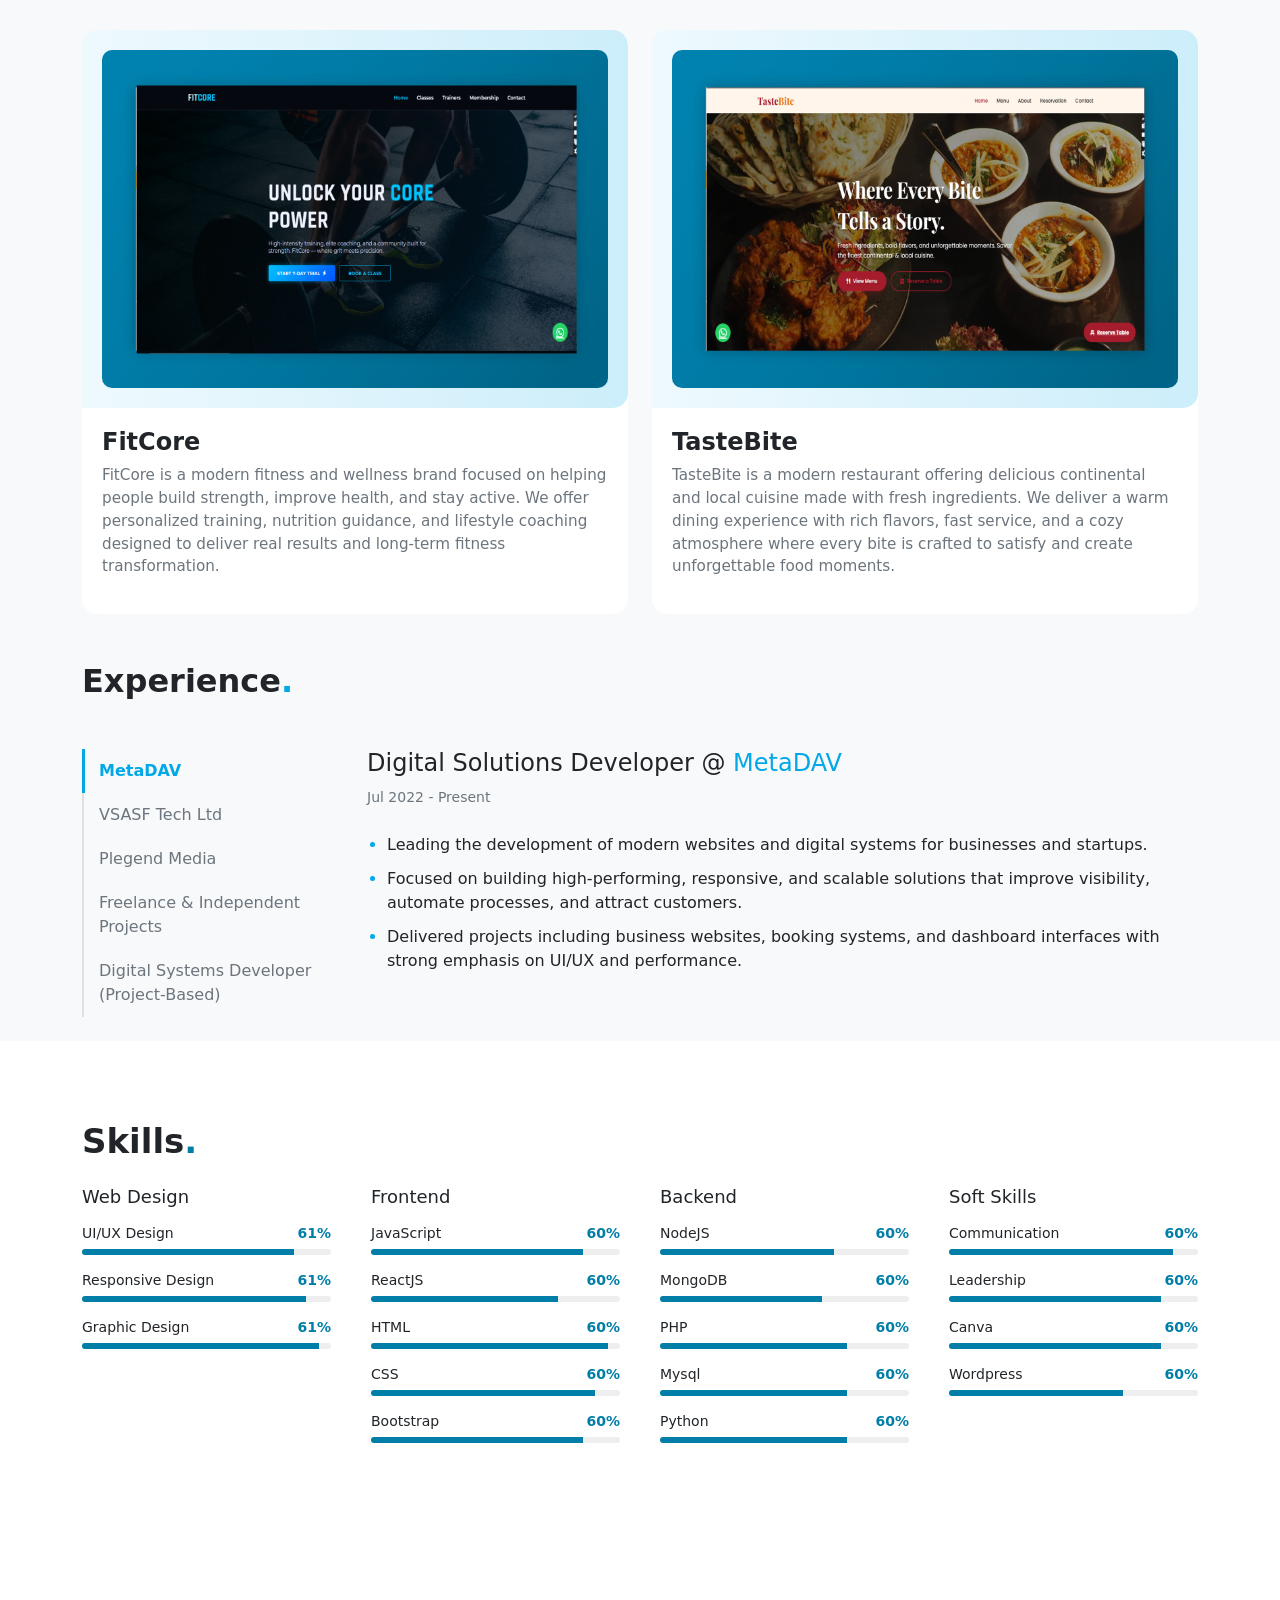
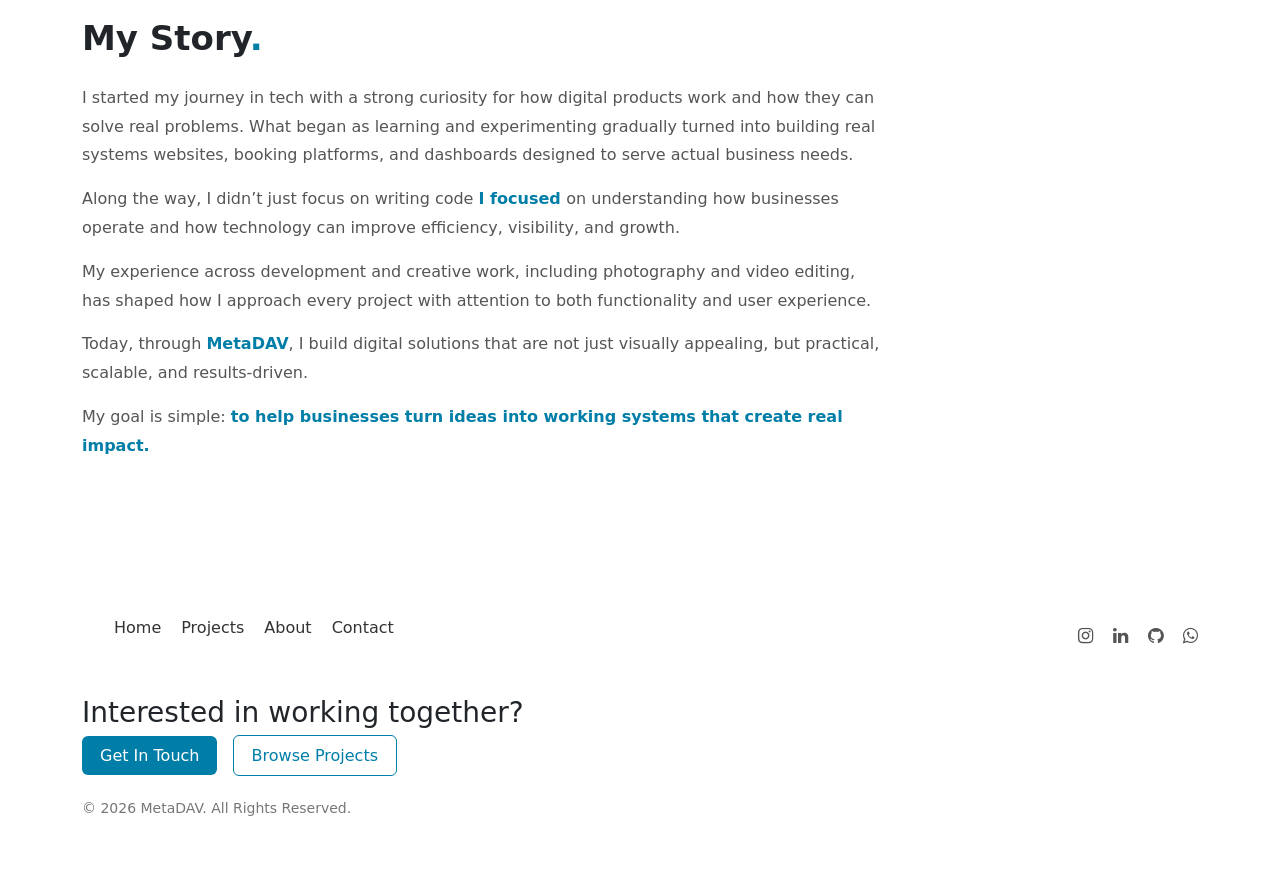
==== commit 670abbe1: "first commit" ====
--- a/index.html
+++ b/index.html
@@ -17,6 +17,7 @@
 </head>
 <body>
     <header id="header">
+      <meta name="trustpilot-one-time-domain-verification-id" content="d5d100c5-27a0-4fb3-925f-7fbd68b1165a"/>
       <nav class="navbar navbar-expand-lg navbar-light bg-info fixed-top">
   <div class="container">
     <a class="navbar-brand" href="#">
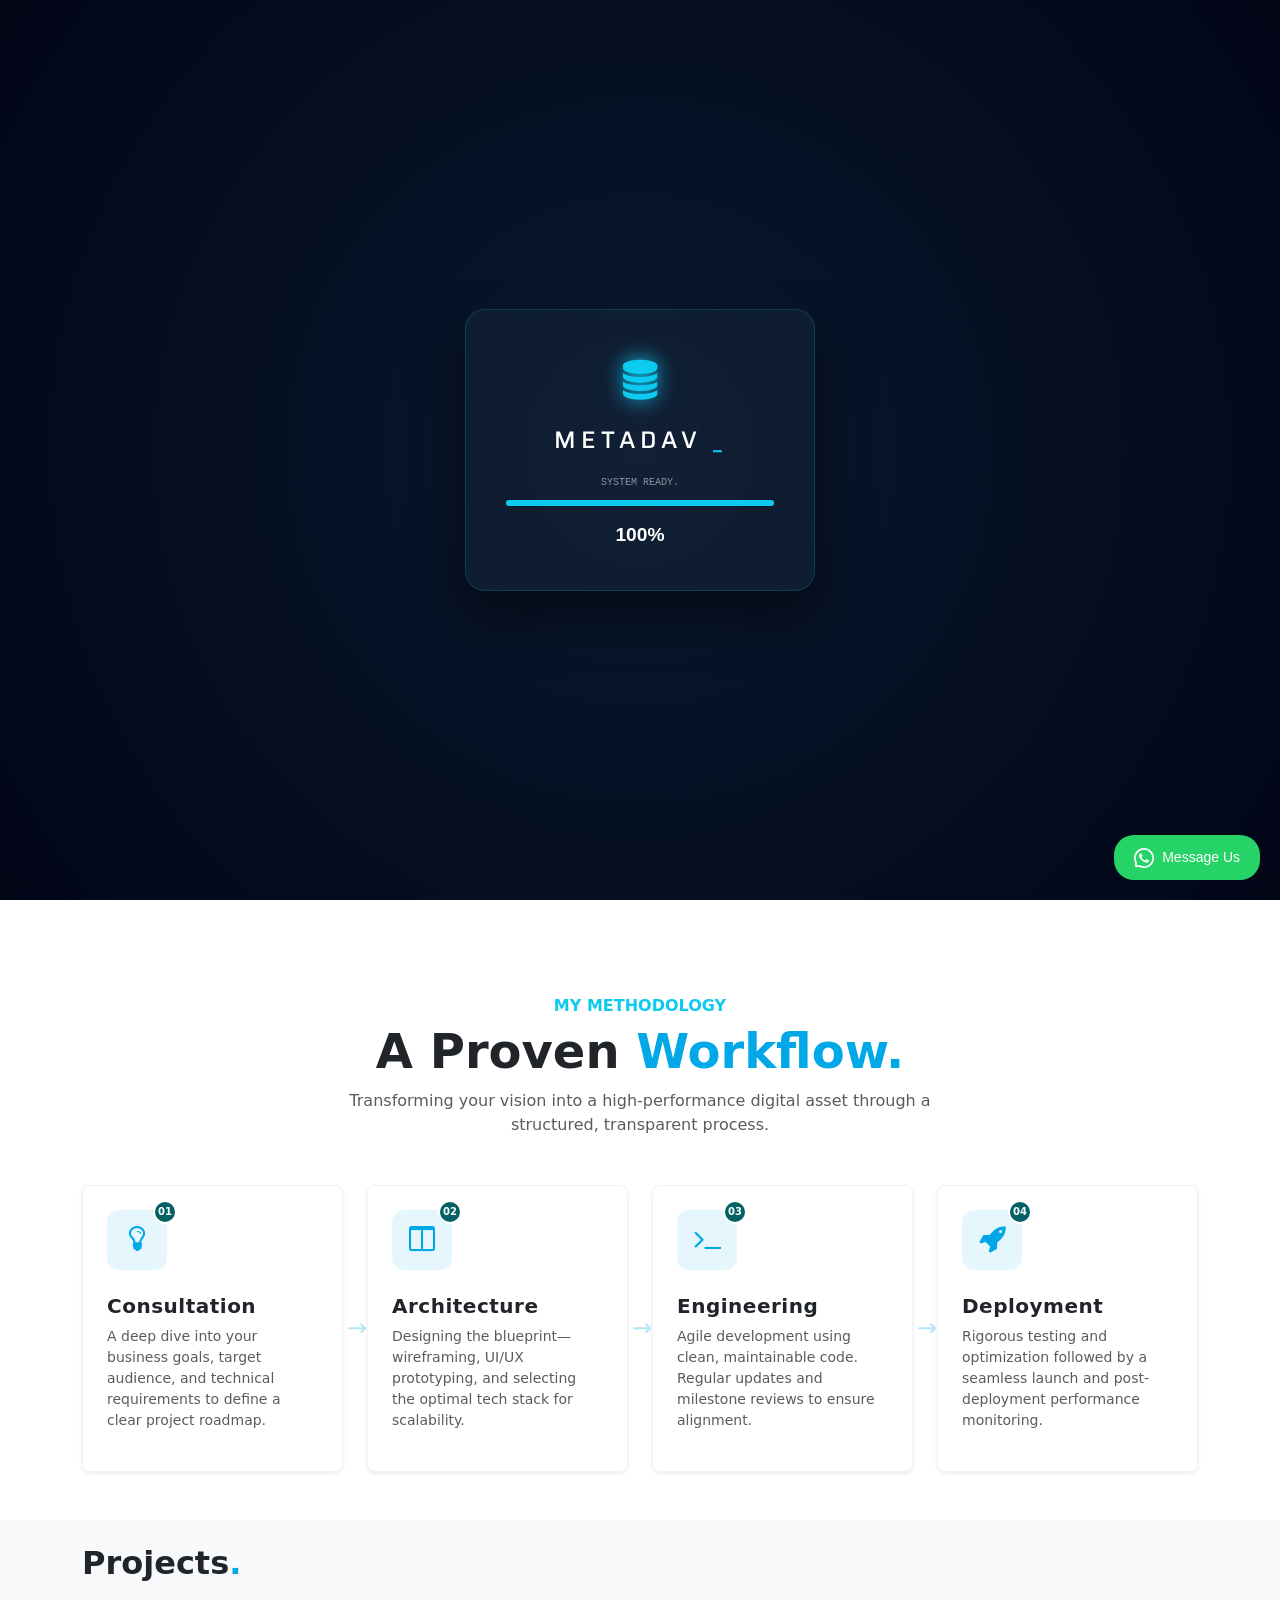
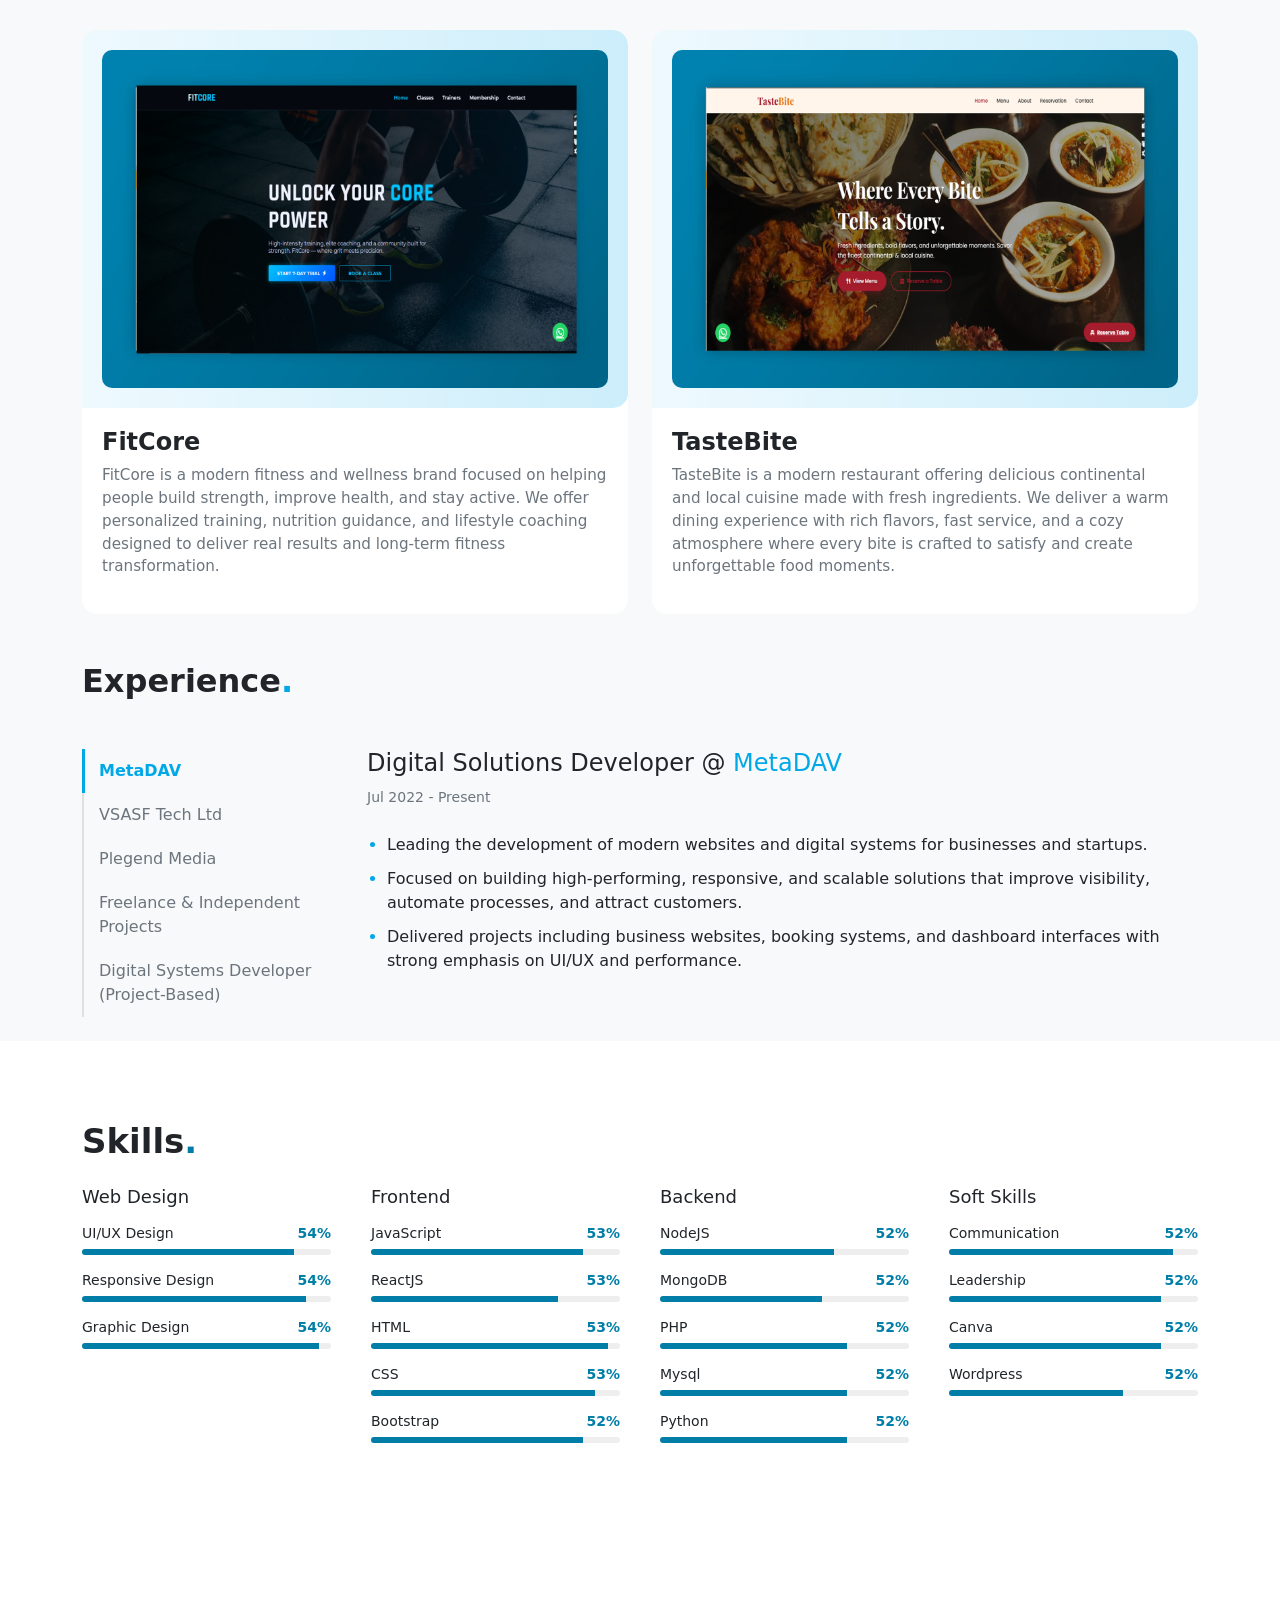
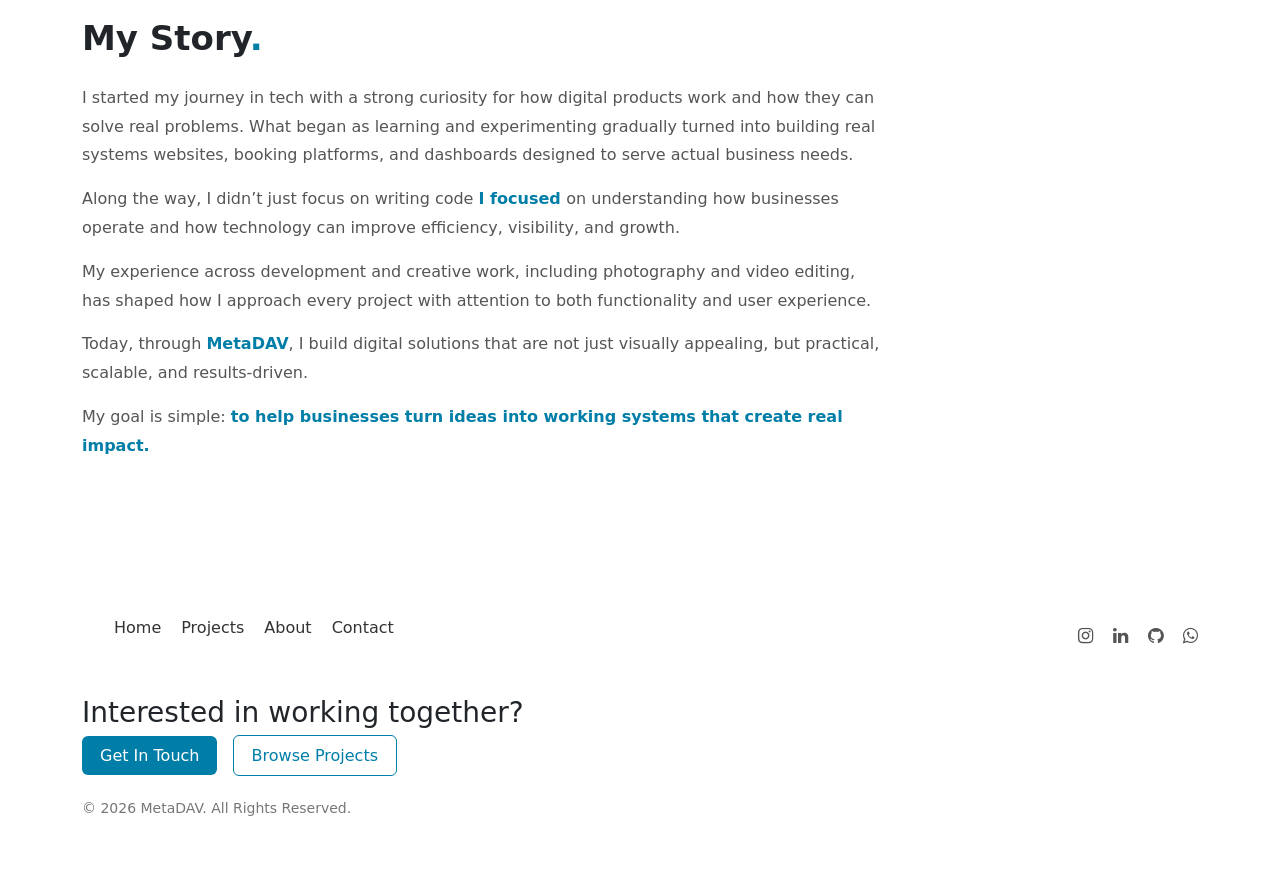
==== commit 8ea0667f: "modified" ====
--- a/index.html
+++ b/index.html
@@ -16,6 +16,25 @@
     <title>Metadav | Home</title>
 </head>
 <body>
+  <div id="tech-loader">
+    <div class="loader-container">
+        <div class="scanner-line"></div>
+        <div class="loader-content">
+            <div class="logo-placeholder mb-3">
+                <span class="tech-icon"><i class="fa fa-database"></i></span>
+            </div>
+            <h2 class="loader-title">METADAV <span class="glow-dot">_</span></h2>
+            <div class="system-status">
+                <p id="status-msg">INITIALIZING SYSTEMS...</p>
+            </div>
+            <div class="progress-wrapper">
+                <div class="progress-glow"></div>
+                <div class="progress-bar-inner" id="progress-fill"></div>
+            </div>
+            <div class="percentage" id="percent-text">0%</div>
+        </div>
+    </div>
+</div>
     <header id="header">
       <meta name="trustpilot-one-time-domain-verification-id" content="d5d100c5-27a0-4fb3-925f-7fbd68b1165a"/>
       <nav class="navbar navbar-expand-lg navbar-light bg-info fixed-top">
@@ -540,5 +559,48 @@
 </script>
 <script src="https://cdn.jsdelivr.net/npm/bootstrap@5.0.2/dist/js/bootstrap.bundle.min.js" integrity="sha384-MrcW6ZMFYlzcLA8Nl+NtUVF0sA7MsXsP1UyJoMp4YLEuNSfAP+JcXn/tWtIaxVXM" crossorigin="anonymous"></script>
 <script src="script.js"></script>
+<script>
+    window.addEventListener("load", function() {
+        const fill = document.getElementById("progress-fill");
+        const percent = document.getElementById("percent-text");
+        const statusMsg = document.getElementById("status-msg");
+        const loader = document.getElementById("tech-loader");
+        
+        const messages = [
+            "ESTABLISHING SECURE CONNECTION...",
+            "LOADING VISUAL ASSETS...",
+            "CALIBRATING INTERFACE...",
+            "SYSTEM READY."
+        ];
+
+        let width = 0;
+        let msgIndex = 0;
+
+        const interval = setInterval(() => {
+            if (width >= 100) {
+                clearInterval(interval);
+                setTimeout(() => {
+                    loader.classList.add("loader-fade-out");
+                    document.body.style.overflow = "auto";
+                }, 500);
+            } else {
+                width += Math.floor(Math.random() * 15) + 1;
+                if (width > 100) width = 100;
+                
+                fill.style.width = width + "%";
+                percent.innerText = width + "%";
+
+                // Update messages based on progress
+                if (width > 25) msgIndex = 1;
+                if (width > 60) msgIndex = 2;
+                if (width > 90) msgIndex = 3;
+                statusMsg.innerText = messages[msgIndex];
+            }
+        }, 150);
+    });
+    
+    // Prevent scroll while loading
+    document.body.style.overflow = "hidden";
+</script>
 </body>
 </html>
--- a/css/style.css
+++ b/css/style.css
@@ -1022,4 +1022,96 @@
 
 .ls-1 {
     letter-spacing: 1.5px;
-}+}
+
+
+#tech-loader {
+    position: fixed;
+    inset: 0;
+    background: radial-gradient(circle at center, #0a192f 0%, #020617 100%);
+    display: flex;
+    justify-content: center;
+    align-items: center;
+    z-index: 100000;
+    transition: opacity 0.8s cubic-bezier(0.4, 0, 0.2, 1), visibility 0.8s;
+}
+
+.loader-container {
+    position: relative;
+    width: 350px;
+    padding: 40px;
+    background: rgba(255, 255, 255, 0.03);
+    backdrop-filter: blur(10px);
+    border: 1px solid rgba(13, 202, 240, 0.2);
+    border-radius: 20px;
+    text-align: center;
+    overflow: hidden;
+    box-shadow: 0 25px 50px rgba(0,0,0,0.5), inset 0 0 20px rgba(13, 202, 240, 0.05);
+}
+
+.scanner-line {
+    position: absolute;
+    top: -100%;
+    left: 0;
+    width: 100%;
+    height: 100px;
+    background: linear-gradient(to bottom, transparent, rgba(13, 202, 240, 0.2), transparent);
+    animation: scan 3s infinite linear;
+}
+
+.tech-icon {
+    font-size: 2.5rem;
+    color: #0dcaf0;
+    filter: drop-shadow(0 0 10px #0dcaf0);
+    animation: pulse 2s infinite;
+}
+
+.loader-title {
+    font-family: 'Saira', sans-serif;
+    color: #fff;
+    letter-spacing: 5px;
+    font-size: 1.5rem;
+    margin-bottom: 20px;
+}
+
+.glow-dot { color: #0dcaf0; animation: blink 1s infinite; }
+
+.system-status p {
+    font-family: 'Atkinson Hyperlegible Mono', monospace;
+    font-size: 10px;
+    color: #8b949e;
+    text-transform: uppercase;
+    margin-bottom: 10px;
+}
+
+.progress-wrapper {
+    position: relative;
+    width: 100%;
+    height: 6px;
+    background: rgba(255,255,255,0.1);
+    border-radius: 10px;
+    overflow: hidden;
+}
+
+.progress-bar-inner {
+    width: 0%;
+    height: 100%;
+    background: #0dcaf0;
+    box-shadow: 0 0 15px #0dcaf0;
+    transition: width 0.4s ease;
+}
+
+.percentage {
+    margin-top: 15px;
+    font-family: 'Manrope', sans-serif;
+    font-weight: 800;
+    color: #fff;
+    font-size: 1.2rem;
+}
+
+/* Animations */
+@keyframes scan { 0% { top: -100%; } 100% { top: 100%; } }
+@keyframes pulse { 0%, 100% { opacity: 1; } 50% { opacity: 0.5; } }
+@keyframes blink { 0%, 100% { opacity: 1; } 50% { opacity: 0; } }
+
+.loader-fade-out { opacity: 0; visibility: hidden; }
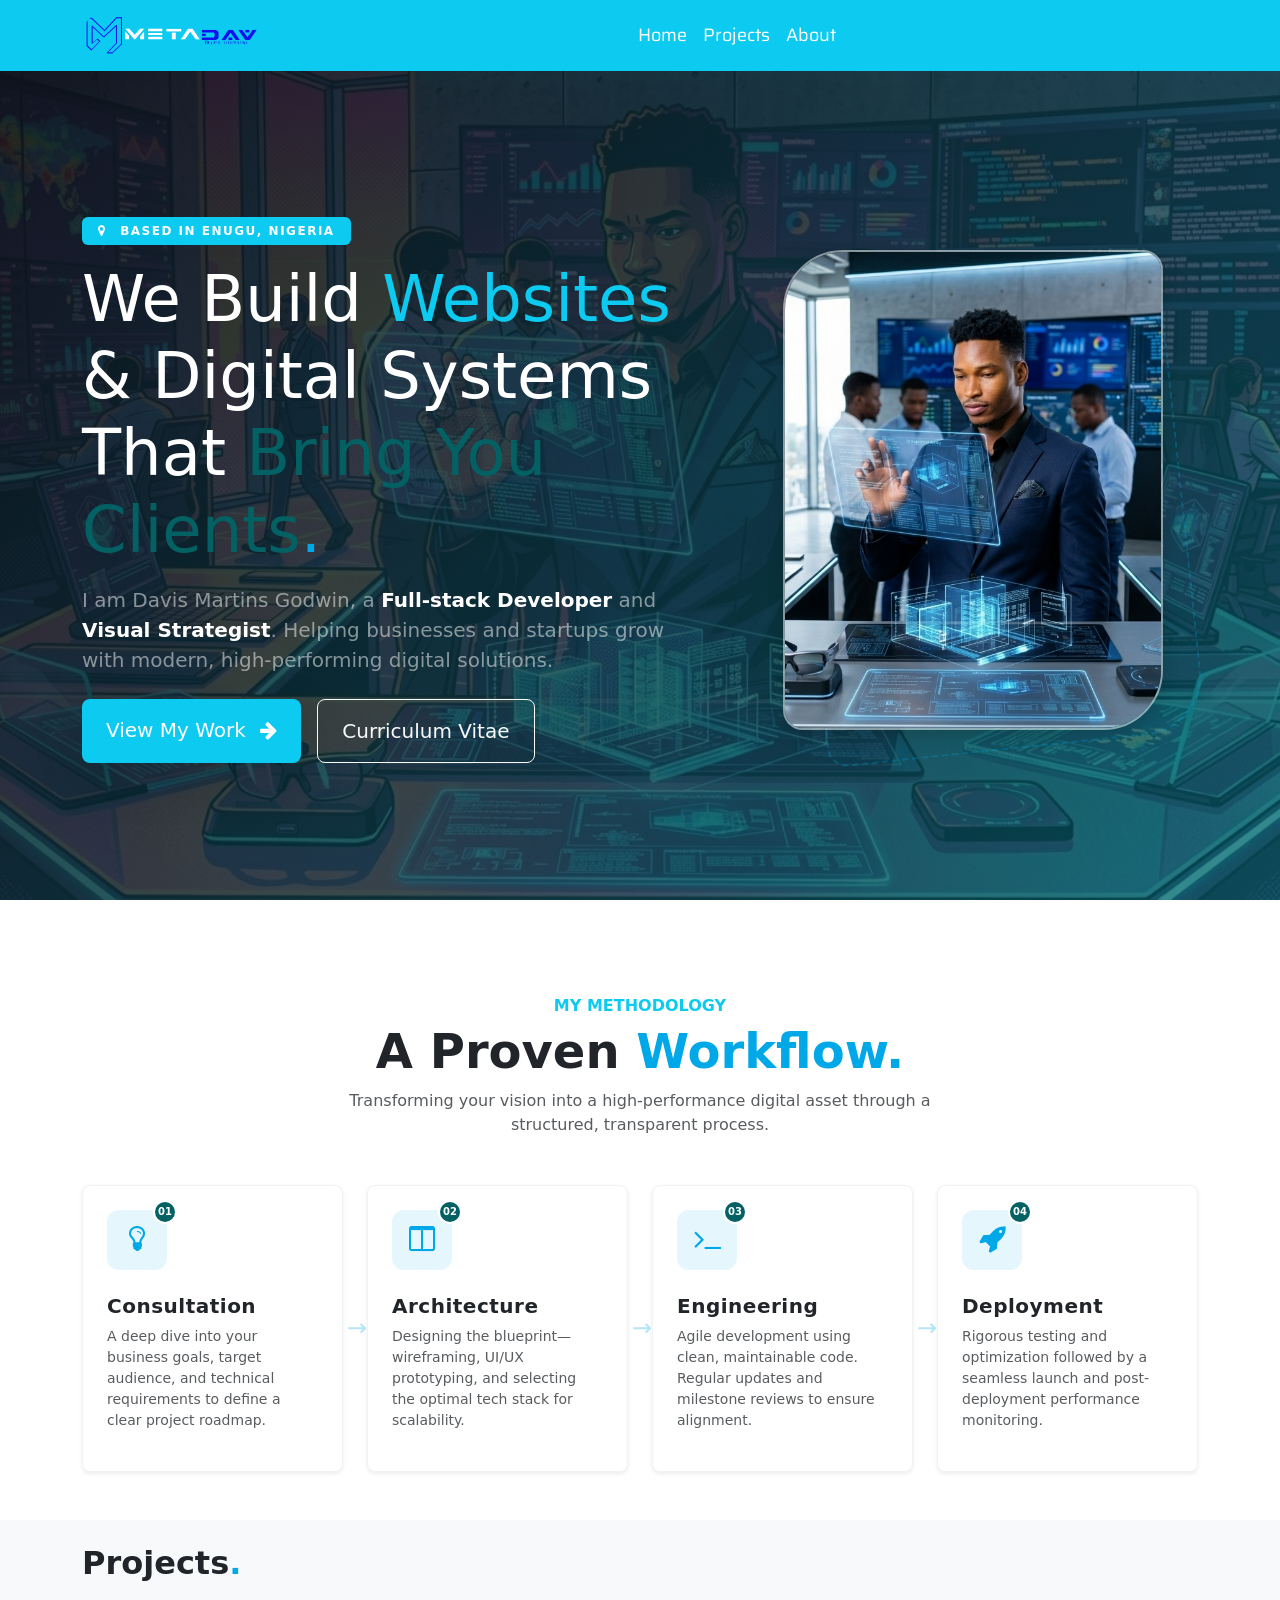
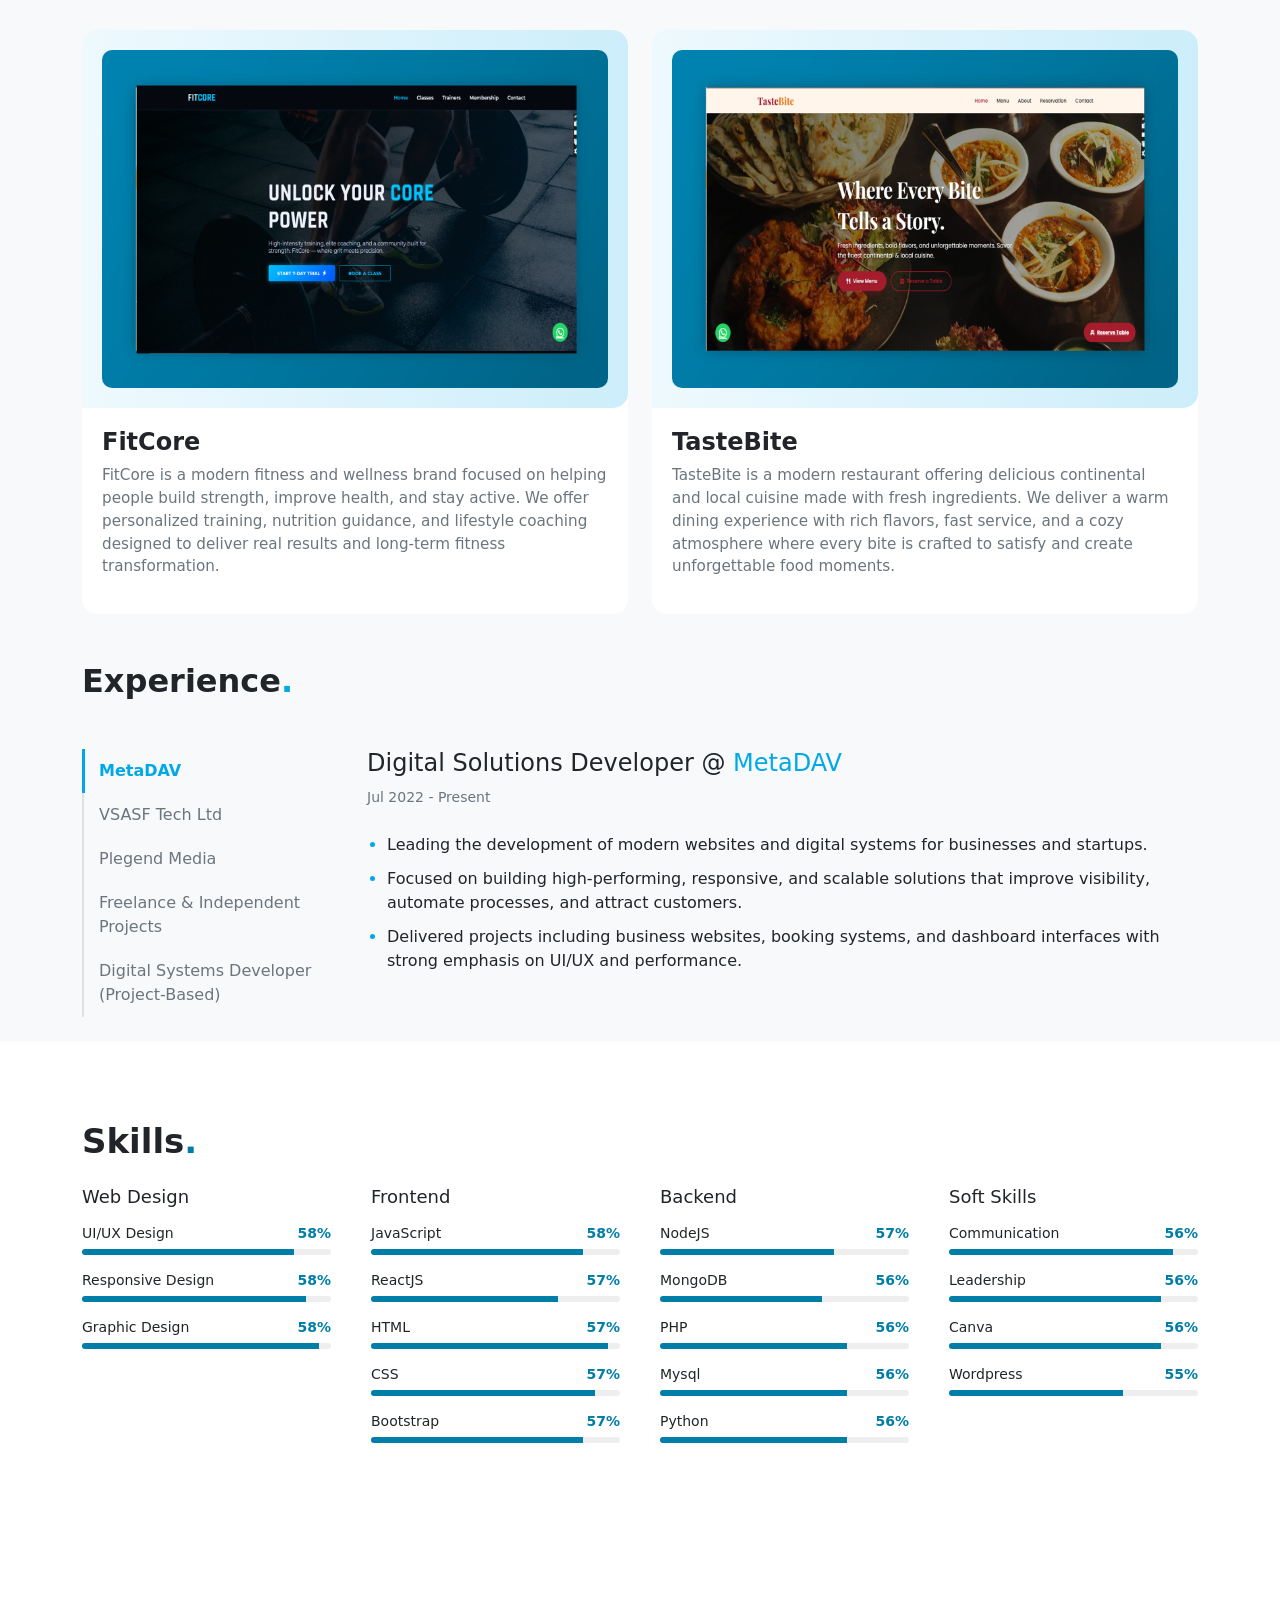
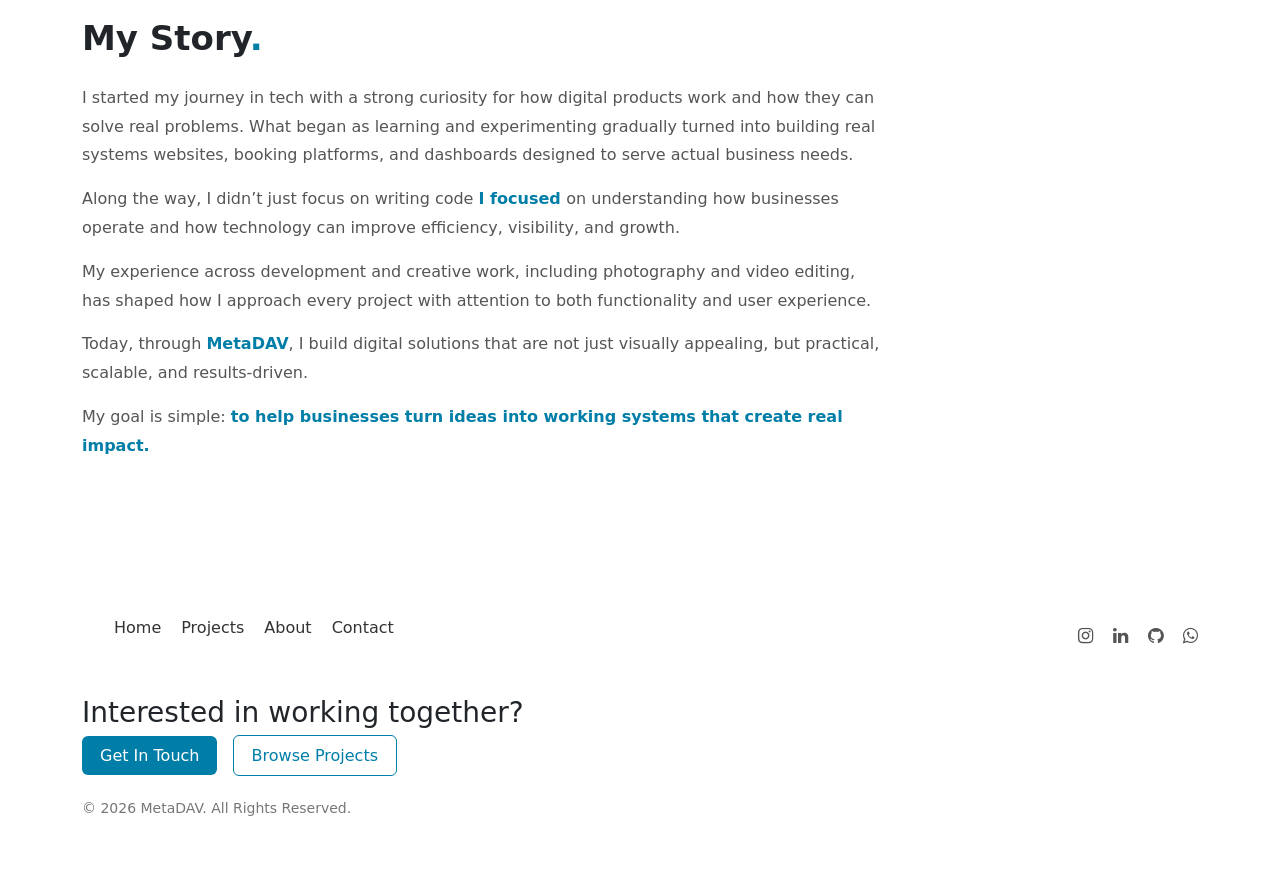
==== commit f4b34b2b: "first commit" ====
--- a/index.html
+++ b/index.html
@@ -510,53 +510,42 @@
 </footer>
 
 <script>
-(function(){
-  if(window.ChatWidget_wa) return;
-  
-  var config = {
-    number: "07079219602",
-    message: "Hi 👋 Need a website or app? Let\'s build something great.",
-    color: "#25D366",
-    channel: "wa",
-    boxShadow: "none",
-    text: "Message Us",
-    theme: "light",
-    position: "right",
-    mb: "20px",
-    mx: "20px",
-    radius: "20px"
-  };
-  
-  function createWidget() {
-    var widget = document.createElement('div');
-    widget.id = 'chat-widget-wa';
-    widget.style.cssText = 'position:fixed;' + config.position + ':' + config.mx + ';bottom:' + config.mb + ';z-index:999999;cursor:pointer';
-    
-    var shadowCss = config.boxShadow === 'none' ? '' : 
-      config.boxShadow === 'low' ? 'box-shadow:0 1px 3px rgba(0,0,0,0.12);' :
-      config.boxShadow === 'medium' ? 'box-shadow:0 4px 6px rgba(0,0,0,0.15);' :
-      'box-shadow:0 10px 25px rgba(0,0,0,0.2);';
-    
-    var textColor = config.theme === 'dark' ? '#000000' : '#ffffff';
-    
-    widget.innerHTML = '<div style="background-color:' + config.color + ';color:' + textColor + ';padding:12px 20px;border-radius:' + config.radius + ';display:flex;align-items:center;gap:8px;font-family:-apple-system,BlinkMacSystemFont,Segoe UI,Roboto,sans-serif;font-size:14px;font-weight:500;text-decoration:none;transition:all 0.3s ease;' + shadowCss + '" onmouseover="this.style.transform=\'scale(1.05)\'" onmouseout="this.style.transform=\'scale(1)\';"><svg width=\"20\" height=\"20\" viewBox=\"0 0 25 25\" fill=\"currentColor\"><path d=\"M18.1225 14.9458C17.8183 14.7895 16.3033 14.0473 16.0215 13.9469C15.7397 13.8409 15.5332 13.7907 15.3295 14.1032C15.123 14.4129 14.5371 15.102 14.3529 15.3113C14.1744 15.5178 13.993 15.5429 13.6889 15.3894C11.8808 14.4854 10.695 13.7767 9.50361 11.7315C9.18832 11.1874 9.8189 11.2265 10.4076 10.0518C10.5081 9.84534 10.4578 9.66956 10.3797 9.51331C10.3016 9.35706 9.68776 7.84478 9.43106 7.22815C9.18274 6.62826 8.92604 6.71197 8.7391 6.70081C8.56053 6.68965 8.35684 6.68965 8.15037 6.68965C7.9439 6.68965 7.61187 6.76777 7.33006 7.0719C7.04825 7.38161 6.25305 8.12659 6.25305 9.63887C6.25305 11.1511 7.35517 12.616 7.50584 12.8225C7.66209 13.0289 9.67381 16.1316 12.7625 17.4681C14.7157 18.3107 15.4802 18.3833 16.4567 18.2382C17.051 18.1489 18.2759 17.496 18.5298 16.7734C18.7837 16.0535 18.7837 15.4369 18.7084 15.3085C18.6331 15.1718 18.4266 15.0937 18.1225 14.9458Z\" fill=\"currentColor\"></path><path d=\"M24.0292 7.65625C23.3986 6.15792 22.4946 4.81306 21.3422 3.65792C20.198 2.50948 18.8395 1.5966 17.3439 0.970982C15.8093 0.326451 14.1798 0 12.5002 0H12.4444C10.7535 0.00837054 9.11567 0.343192 7.57549 1.00167C6.09267 1.63371 4.74699 2.54821 3.61344 3.6942C2.47226 4.84654 1.57661 6.18583 0.95719 7.67857C0.315449 9.22433 -0.00821224 10.8677 0.000158294 12.5586C0.00962607 14.4963 0.468048 16.4054 1.33944 18.1362V22.3772C1.33944 22.7176 1.47467 23.0441 1.71537 23.2848C1.95607 23.5255 2.28253 23.6607 2.62293 23.6607H6.86679C8.59752 24.5321 10.5067 24.9905 12.4444 25H12.5029C14.1743 25 15.7954 24.6763 17.3216 24.043C18.8097 23.4248 20.163 22.5226 21.306 21.3867C22.4583 20.2455 23.3651 18.9118 23.9985 17.4247C24.657 15.8845 24.9918 14.2467 25.0002 12.5558C25.0085 10.8566 24.6793 9.20759 24.0292 7.65625ZM19.8132 19.8772C17.8573 21.8136 15.2624 22.8795 12.5002 22.8795H12.4527C10.7702 22.8711 9.09893 22.4526 7.62293 21.6657L7.38855 21.5402H3.45998V17.6116L3.33442 17.3772C2.54759 15.9012 2.12906 14.2299 2.12069 12.5474C2.10953 9.76562 3.17259 7.15402 5.12293 5.18694C7.07047 3.21987 9.67371 2.1317 12.4555 2.12054H12.5029C13.898 2.12054 15.2513 2.39118 16.5264 2.9269C17.7708 3.44866 18.8869 4.19922 19.8467 5.15904C20.8037 6.11607 21.5571 7.23493 22.0788 8.47935C22.6201 9.76841 22.8908 11.1356 22.8852 12.5474C22.8685 15.3265 21.7775 17.9297 19.8132 19.8772Z\" fill=\"currentColor\"></path></svg>' + config.text + '</div>';
-    
-    widget.onclick = function() {
-      window.open('https://wa.me/07079219602?text=Hi%20%F0%9F%91%8B%20Need%20a%20website%20or%20app%3F%20Let\'s%20build%20something%20great.', '_blank');
-    };
-    
-    document.body.appendChild(widget);
-  }
-  
-  if (document.readyState === 'loading') {
-    document.addEventListener('DOMContentLoaded', createWidget);
-  } else {
-    createWidget();
-  }
-  
-  window.ChatWidget_wa = true;
-})();
-</script>
+                var url = 'https://wati-integration-prod-service.clare.ai/v2/watiWidget.js?14334';
+                var s = document.createElement('script');
+                s.type = 'text/javascript';
+                s.async = true;
+                s.src = url;
+                var options = {
+                "enabled":true,
+                "chatButtonSetting":{
+                    "backgroundColor":"#00e785",
+                    "ctaText":"Chat with us",
+                    "borderRadius":"25",
+                    "marginLeft": "0",
+                    "marginRight": "20",
+                    "marginBottom": "20",
+                    "ctaIconWATI":false,
+                    "position":"right"
+                },
+                "brandSetting":{
+                    "brandName":"MetaDav",
+                    "brandSubTitle":"undefined",
+                    "brandImg":"",
+                    "welcomeText":"Hi there!\nHow can I help you?",
+                    "messageText":"Hello, %0A I want To know More about your Services",
+                    "backgroundColor":"#00e785",
+                    "ctaText":"Chat with us",
+                    "borderRadius":"25",
+                    "autoShow":true,
+                    "phoneNumber":"2347079219602"
+                }
+                };
+                s.onload = function() {
+                    CreateWhatsappChatWidget(options);
+                };
+                var x = document.getElementsByTagName('script')[0];
+                x.parentNode.insertBefore(s, x);
+            </script>
 <script src="https://cdn.jsdelivr.net/npm/bootstrap@5.0.2/dist/js/bootstrap.bundle.min.js" integrity="sha384-MrcW6ZMFYlzcLA8Nl+NtUVF0sA7MsXsP1UyJoMp4YLEuNSfAP+JcXn/tWtIaxVXM" crossorigin="anonymous"></script>
 <script src="script.js"></script>
 <script>
